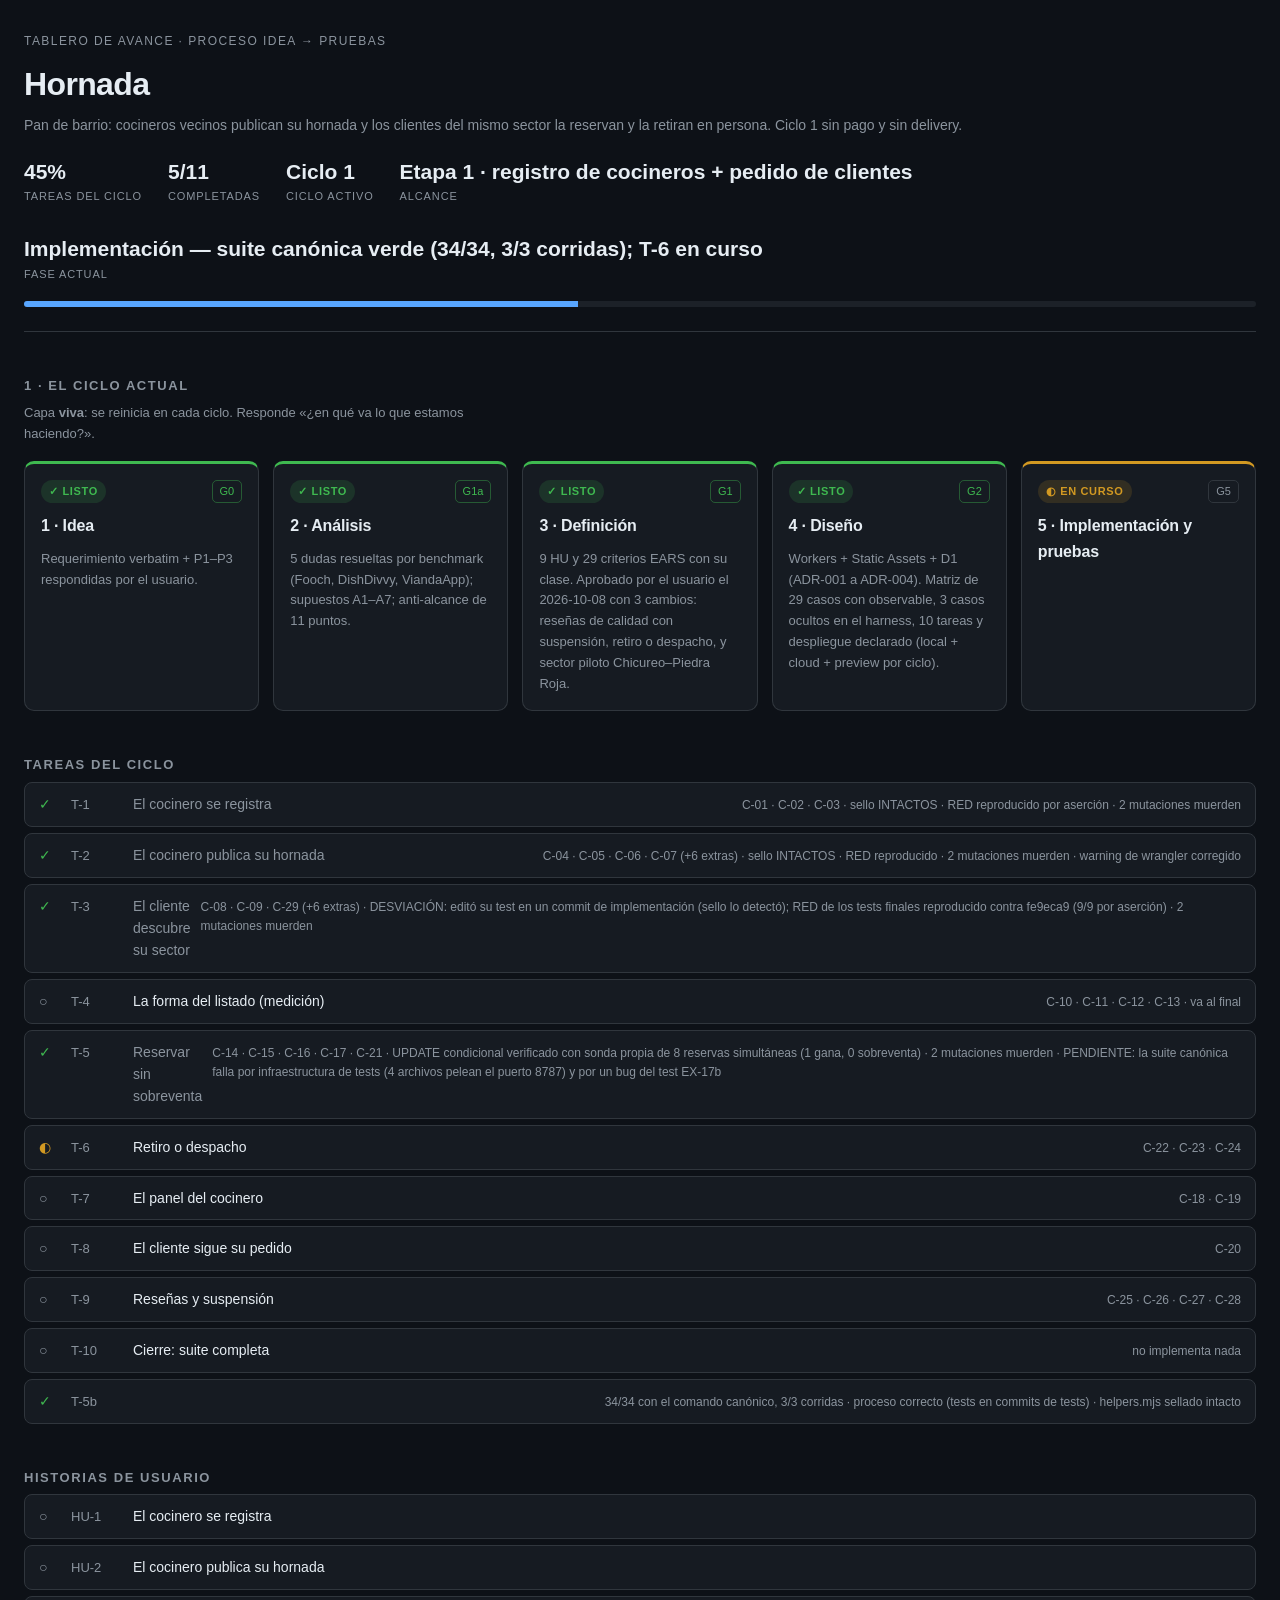
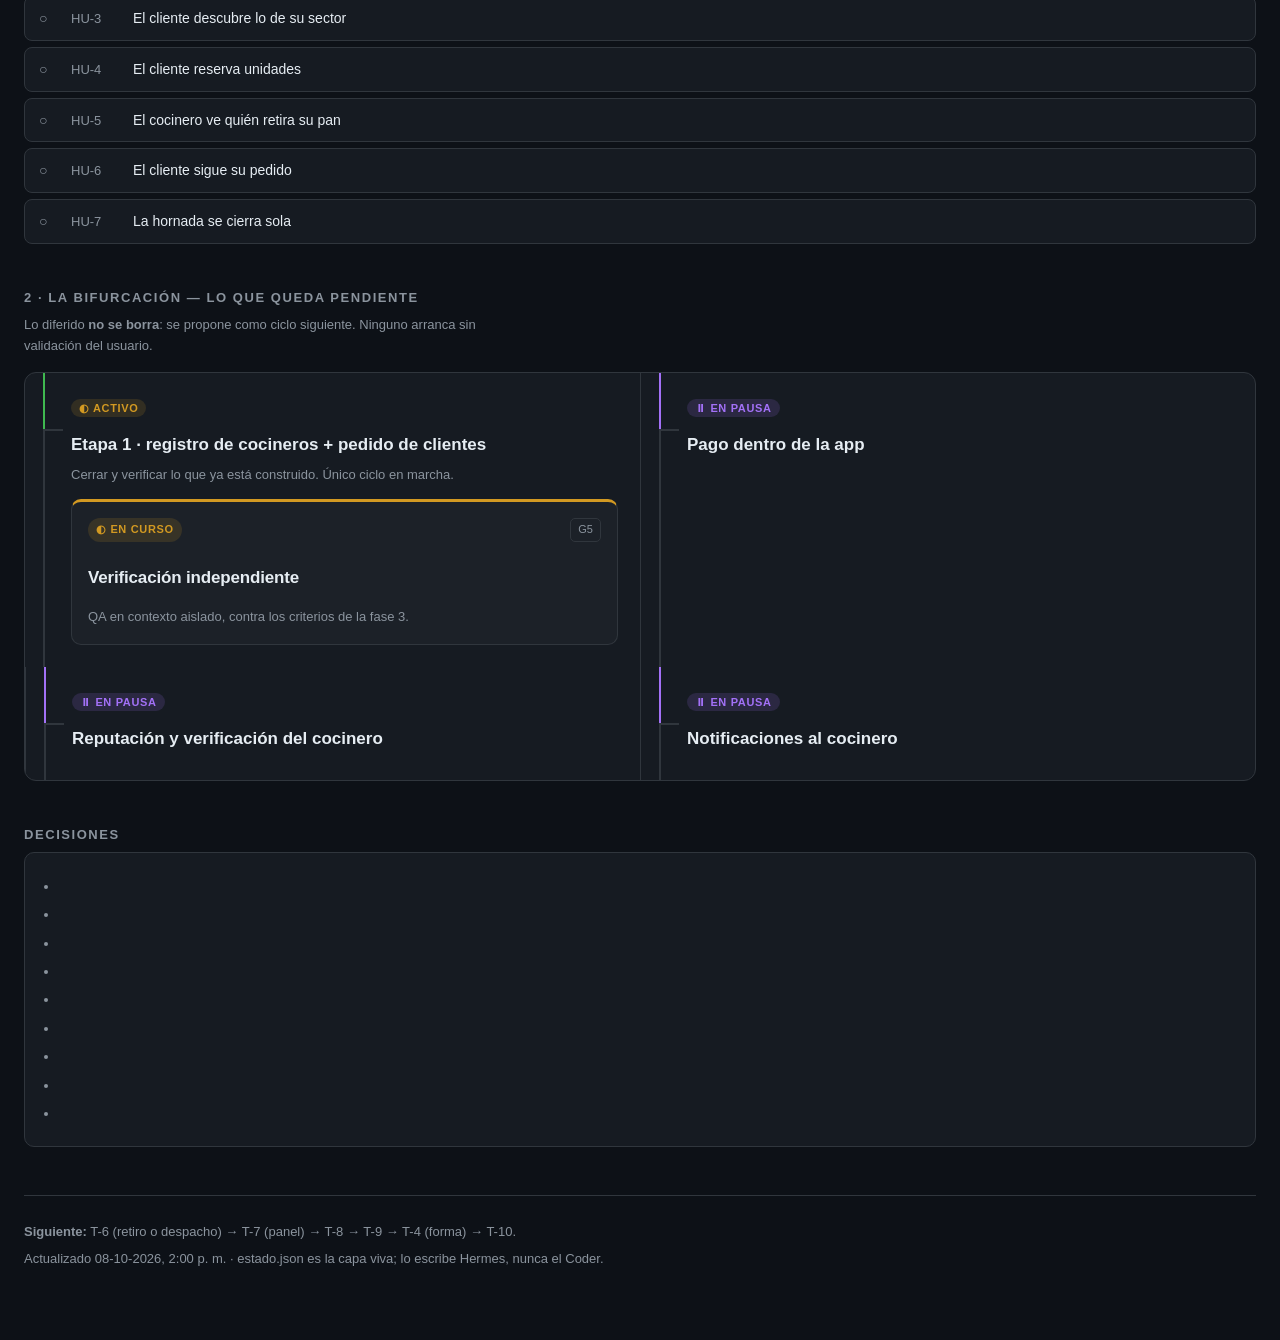
==== progreso.html @ b043f429 "T-5b verificada: suite canónica verde 34/34 (3/3 corridas mías) · lock file en lugar de la serializa" ====
<!DOCTYPE html>
<html lang="es">
<head>
<meta charset="utf-8">
<meta name="viewport" content="width=device-width, initial-scale=1">
<title>Avance · Hornada</title>
<style>
  :root{
    --bg:#0d1117; --surface:#161b22; --surface2:#1c2128; --border:#30363d;
    --text:#e6edf3; --muted:#8b949e; --accent:#58a6ff;
    --ok:#3fb950; --run:#d29922; --wait:#6e7681; --def:#a371f7; --blk:#f85149; --prop:#58a6ff;
  }
  *{box-sizing:border-box}
  body{margin:0; background:var(--bg); color:var(--text);
    font:15px/1.6 -apple-system,BlinkMacSystemFont,"Segoe UI",Roboto,Helvetica,Arial,sans-serif;}
  .wrap{max-width:1280px; margin:0 auto; padding:32px 24px 64px}
  header.top{border-bottom:1px solid var(--border); padding-bottom:24px; margin-bottom:32px}
  .eyebrow{color:var(--muted); font-size:12px; letter-spacing:.12em; text-transform:uppercase}
  h1{margin:8px 0 4px; font-size:32px; letter-spacing:-.02em}
  .sub{color:var(--muted); font-size:14px; margin:0}
  .meta{margin-top:18px; display:flex; flex-wrap:wrap; gap:26px; align-items:center}
  .kpi{display:flex; flex-direction:column}
  .kpi b{font-size:21px; font-weight:600}
  .kpi span{color:var(--muted); font-size:11px; text-transform:uppercase; letter-spacing:.08em}
  .barra{height:6px; background:var(--surface2); border-radius:99px; overflow:hidden; margin-top:18px}
  .barra i{display:block; height:100%; background:var(--accent); width:45%}
  h2{font-size:13px; letter-spacing:.12em; text-transform:uppercase; color:var(--muted);
     margin:44px 0 6px; font-weight:600}
  .h2sub{color:var(--muted); font-size:13px; margin:0 0 16px; max-width:70ch}
  .fases{display:grid; grid-template-columns:repeat(5,1fr); gap:14px}
  @media(max-width:1000px){.fases{grid-template-columns:repeat(2,1fr)}}
  @media(max-width:620px){.fases{grid-template-columns:1fr}}
  .fase{background:var(--surface); border:1px solid var(--border); border-radius:10px;
        padding:16px; display:flex; flex-direction:column; gap:10px}
  .fase.ok{border-top:3px solid var(--ok)} .fase.run{border-top:3px solid var(--run)}
  .fase.wait{border-top:3px solid var(--wait)} .fase.def{border-top:3px solid var(--def)}
  .fase.blk{border-top:3px solid var(--blk)}
  .fase header{display:flex; justify-content:space-between; align-items:center; gap:8px}
  .fase h3{margin:0; font-size:16px; letter-spacing:-.01em}
  .resumen{margin:0; color:var(--muted); font-size:13px}
  .puntos{margin:0; padding-left:18px; color:var(--muted); font-size:13px}
  .puntos li{margin:4px 0}
  .chip{font-size:11px; font-weight:600; padding:3px 8px; border-radius:99px;
        text-transform:uppercase; letter-spacing:.06em; white-space:nowrap}
  .chip.ok{background:rgba(63,185,80,.15); color:var(--ok)}
  .chip.run{background:rgba(210,153,34,.15); color:var(--run)}
  .chip.wait{background:rgba(110,118,129,.15); color:var(--wait)}
  .chip.def{background:rgba(163,113,247,.15); color:var(--def)}
  .chip.blk{background:rgba(248,81,73,.15); color:var(--blk)}
  .chip.prop{background:rgba(88,166,255,.15); color:var(--prop)}
  .gate{font-size:11px; color:var(--muted); border:1px solid var(--border); padding:2px 7px; border-radius:5px}
  .gate-ok{color:var(--ok); border-color:rgba(63,185,80,.4)}

  .fork{display:grid; grid-template-columns:1fr 1fr; gap:0; align-items:stretch;
        border:1px solid var(--border); border-radius:12px; overflow:hidden; background:var(--surface)}
  @media(max-width:820px){.fork{grid-template-columns:1fr}}
  .rama{position:relative; padding:22px 22px 22px 46px}
  .rama + .rama{border-left:1px solid var(--border)}
  @media(max-width:820px){.rama + .rama{border-left:none; border-top:1px solid var(--border)}}
  .rama::before{content:''; position:absolute; left:18px; top:0; bottom:0; width:2px; background:var(--border)}
  .rama::after{content:''; position:absolute; left:18px; top:56px; width:20px; height:2px; background:var(--border)}
  .rama.activa::before{background:linear-gradient(var(--ok) 56px, var(--border) 56px)}
  .rama.pausa::before{background:linear-gradient(var(--def) 56px, var(--border) 56px)}
  .rama h3{margin:12px 0 6px; font-size:17px}
  .tamano{font-size:11px; color:var(--muted); border:1px solid var(--border);
          padding:2px 7px; border-radius:5px; margin-left:6px}
  .validacion{margin:12px 0 0; font-size:12px; color:var(--prop)}

  table{width:100%; border-collapse:collapse; font-size:13px}
  th{text-align:left; color:var(--muted); font-weight:600; font-size:11px;
     text-transform:uppercase; letter-spacing:.08em; padding:8px 10px;
     border-bottom:1px solid var(--border)}
  td{padding:10px; border-bottom:1px solid var(--surface2); vertical-align:top}
  td.num{font-variant-numeric:tabular-nums; color:var(--muted); white-space:nowrap}
  td.nota{color:var(--muted)}
  code{font:12px ui-monospace,SFMono-Regular,Menlo,monospace; color:var(--accent);
       background:var(--surface2); padding:2px 6px; border-radius:4px; white-space:nowrap}

  ul.lista{list-style:none; margin:0; padding:0; display:grid; gap:6px}
  ul.lista li{display:grid; grid-template-columns:22px 52px 1fr auto; gap:10px;
              align-items:baseline; background:var(--surface); border:1px solid var(--border);
              border-radius:8px; padding:10px 14px; font-size:14px}
  @media(max-width:620px){ul.lista li{grid-template-columns:22px 1fr; gap:6px}}
  .tk-estado{color:var(--muted)}
  li.ok .tk-estado{color:var(--ok)} li.run .tk-estado{color:var(--run)}
  li.def .tk-estado{color:var(--def)} li.blk .tk-estado{color:var(--blk)}
  .tk-id{color:var(--muted); font-variant-numeric:tabular-nums; font-size:13px}
  li.ok .tk-titulo{color:var(--muted)}
  .tk-nota{color:var(--muted); font-size:12px}
  @media(max-width:620px){.tk-nota{grid-column:2}}
  .caja{background:var(--surface); border:1px solid var(--border); border-radius:10px; padding:16px}
  .caja ul{margin:0; padding-left:18px; color:var(--muted); font-size:14px}
  .caja li{margin:6px 0}
  .caja li strong{color:var(--text)}
  footer{margin-top:48px; padding-top:20px; border-top:1px solid var(--border);
         color:var(--muted); font-size:13px}
  footer p{margin:6px 0}
</style>
</head>
<body>
<div class="wrap">

  <header class="top">
    <div class="eyebrow">Tablero de avance · proceso idea → pruebas</div>
    <h1>Hornada</h1>
    <p class="sub">Pan de barrio: cocineros vecinos publican su hornada y los clientes del mismo sector la reservan y la retiran en persona. Ciclo 1 sin pago y sin delivery.</p>
    <div class="meta">
      <div class="kpi"><b>45%</b><span>Tareas del ciclo</span></div>
      <div class="kpi"><b>5/11</b><span>Completadas</span></div>
      <div class="kpi"><b>Ciclo 1</b><span>Ciclo activo</span></div>
      <div class="kpi"><b>Etapa 1 · registro de cocineros + pedido de clientes</b><span>Alcance</span></div>
      <div class="kpi"><b>Implementación — suite canónica verde (34/34, 3/3 corridas); T-6 en curso</b><span>Fase actual</span></div>
    </div>
    <div class="barra"><i></i></div>
  </header>

  <h2>1 · El ciclo actual</h2>
  <p class="h2sub">Capa <strong>viva</strong>: se reinicia en cada ciclo. Responde «¿en qué va lo que estamos haciendo?».</p>
  <div class="fases">
    <section class="fase ok">
      <header><span class="chip ok">✓ Listo</span><span class="gate gate-ok">G0</span></header>
      <h3>1 · Idea</h3>
      <p class="resumen">Requerimiento verbatim + P1–P3 respondidas por el usuario.</p>
      
    </section>
    <section class="fase ok">
      <header><span class="chip ok">✓ Listo</span><span class="gate gate-ok">G1a</span></header>
      <h3>2 · Análisis</h3>
      <p class="resumen">5 dudas resueltas por benchmark (Fooch, DishDivvy, ViandaApp); supuestos A1–A7; anti-alcance de 11 puntos.</p>
      
    </section>
    <section class="fase ok">
      <header><span class="chip ok">✓ Listo</span><span class="gate gate-ok">G1</span></header>
      <h3>3 · Definición</h3>
      <p class="resumen">9 HU y 29 criterios EARS con su clase. Aprobado por el usuario el 2026-10-08 con 3 cambios: reseñas de calidad con suspensión, retiro o despacho, y sector piloto Chicureo–Piedra Roja.</p>
      
    </section>
    <section class="fase ok">
      <header><span class="chip ok">✓ Listo</span><span class="gate gate-ok">G2</span></header>
      <h3>4 · Diseño</h3>
      <p class="resumen">Workers + Static Assets + D1 (ADR-001 a ADR-004). Matriz de 29 casos con observable, 3 casos ocultos en el harness, 10 tareas y despliegue declarado (local + cloud + preview por ciclo).</p>
      
    </section>
    <section class="fase run">
      <header><span class="chip run">◐ En curso</span><span class="gate gate-wait">G5</span></header>
      <h3>5 · Implementación y pruebas</h3>
      
      
    </section></div>

  <h2>Tareas del ciclo</h2><ul class="lista"><li class="ok">
      <span class="tk-estado">✓</span>
      <span class="tk-id">T-1</span>
      <span class="tk-titulo">El cocinero se registra</span>
      <span class="tk-nota">C-01 · C-02 · C-03 · sello INTACTOS · RED reproducido por aserción · 2 mutaciones muerden</span>
    </li><li class="ok">
      <span class="tk-estado">✓</span>
      <span class="tk-id">T-2</span>
      <span class="tk-titulo">El cocinero publica su hornada</span>
      <span class="tk-nota">C-04 · C-05 · C-06 · C-07 (+6 extras) · sello INTACTOS · RED reproducido · 2 mutaciones muerden · warning de wrangler corregido</span>
    </li><li class="ok">
      <span class="tk-estado">✓</span>
      <span class="tk-id">T-3</span>
      <span class="tk-titulo">El cliente descubre su sector</span>
      <span class="tk-nota">C-08 · C-09 · C-29 (+6 extras) · DESVIACIÓN: editó su test en un commit de implementación (sello lo detectó); RED de los tests finales reproducido contra fe9eca9 (9/9 por aserción) · 2 mutaciones muerden</span>
    </li><li class="wait">
      <span class="tk-estado">○</span>
      <span class="tk-id">T-4</span>
      <span class="tk-titulo">La forma del listado (medición)</span>
      <span class="tk-nota">C-10 · C-11 · C-12 · C-13 · va al final</span>
    </li><li class="ok">
      <span class="tk-estado">✓</span>
      <span class="tk-id">T-5</span>
      <span class="tk-titulo">Reservar sin sobreventa</span>
      <span class="tk-nota">C-14 · C-15 · C-16 · C-17 · C-21 · UPDATE condicional verificado con sonda propia de 8 reservas simultáneas (1 gana, 0 sobreventa) · 2 mutaciones muerden · PENDIENTE: la suite canónica falla por infraestructura de tests (4 archivos pelean el puerto 8787) y por un bug del test EX-17b</span>
    </li><li class="run">
      <span class="tk-estado">◐</span>
      <span class="tk-id">T-6</span>
      <span class="tk-titulo">Retiro o despacho</span>
      <span class="tk-nota">C-22 · C-23 · C-24</span>
    </li><li class="wait">
      <span class="tk-estado">○</span>
      <span class="tk-id">T-7</span>
      <span class="tk-titulo">El panel del cocinero</span>
      <span class="tk-nota">C-18 · C-19</span>
    </li><li class="wait">
      <span class="tk-estado">○</span>
      <span class="tk-id">T-8</span>
      <span class="tk-titulo">El cliente sigue su pedido</span>
      <span class="tk-nota">C-20</span>
    </li><li class="wait">
      <span class="tk-estado">○</span>
      <span class="tk-id">T-9</span>
      <span class="tk-titulo">Reseñas y suspensión</span>
      <span class="tk-nota">C-25 · C-26 · C-27 · C-28</span>
    </li><li class="wait">
      <span class="tk-estado">○</span>
      <span class="tk-id">T-10</span>
      <span class="tk-titulo">Cierre: suite completa</span>
      <span class="tk-nota">no implementa nada</span>
    </li><li class="ok">
      <span class="tk-estado">✓</span>
      <span class="tk-id">T-5b</span>
      <span class="tk-titulo"></span>
      <span class="tk-nota">34/34 con el comando canónico, 3/3 corridas · proceso correcto (tests en commits de tests) · helpers.mjs sellado intacto</span>
    </li></ul>
  <h2>Historias de usuario</h2><ul class="lista"><li class="wait">
      <span class="tk-estado">○</span>
      <span class="tk-id">HU-1</span>
      <span class="tk-titulo">El cocinero se registra</span>
    </li><li class="wait">
      <span class="tk-estado">○</span>
      <span class="tk-id">HU-2</span>
      <span class="tk-titulo">El cocinero publica su hornada</span>
    </li><li class="wait">
      <span class="tk-estado">○</span>
      <span class="tk-id">HU-3</span>
      <span class="tk-titulo">El cliente descubre lo de su sector</span>
    </li><li class="wait">
      <span class="tk-estado">○</span>
      <span class="tk-id">HU-4</span>
      <span class="tk-titulo">El cliente reserva unidades</span>
    </li><li class="wait">
      <span class="tk-estado">○</span>
      <span class="tk-id">HU-5</span>
      <span class="tk-titulo">El cocinero ve quién retira su pan</span>
    </li><li class="wait">
      <span class="tk-estado">○</span>
      <span class="tk-id">HU-6</span>
      <span class="tk-titulo">El cliente sigue su pedido</span>
    </li><li class="wait">
      <span class="tk-estado">○</span>
      <span class="tk-id">HU-7</span>
      <span class="tk-titulo">La hornada se cierra sola</span>
    </li></ul>

  
  <h2>2 · La bifurcación — lo que queda pendiente</h2>
  <p class="h2sub">Lo diferido <strong>no se borra</strong>: se propone como ciclo siguiente. Ninguno arranca sin validación del usuario.</p>
  <div class="fork">
    <div class="rama activa">
      <span class="chip run">◐ Activo</span>
      <h3>Etapa 1 · registro de cocineros + pedido de clientes</h3>
      <p class="resumen">Cerrar y verificar lo que ya está construido. Único ciclo en marcha.</p>
      <div class="fases" style="grid-template-columns:1fr; margin-top:14px">
        <section class="fase run" style="background:var(--surface2)">
          <header><span class="chip run">◐ En curso</span><span class="gate">G5</span></header>
          <h3>Verificación independiente</h3>
          <p class="resumen">QA en contexto aislado, contra los criterios de la fase 3.</p>
        </section>
      </div>
    </div>
    <div class="rama pausa">
        <span class="chip def">⏸ En pausa</span>
        
        <h3>Pago dentro de la app</h3>
        
        
        
      </div><div class="rama pausa">
        <span class="chip def">⏸ En pausa</span>
        
        <h3>Reputación y verificación del cocinero</h3>
        
        
        
      </div><div class="rama pausa">
        <span class="chip def">⏸ En pausa</span>
        
        <h3>Notificaciones al cocinero</h3>
        
        
        
      </div>
  </div>

  <h2>Decisiones</h2><div class="caja"><ul><li><strong></strong></li><li><strong></strong></li><li><strong></strong></li><li><strong></strong></li><li><strong></strong></li><li><strong></strong></li><li><strong></strong></li><li><strong></strong></li><li><strong></strong></li></ul></div>

  

  <footer>
    <p><strong>Siguiente:</strong> T-6 (retiro o despacho) → T-7 (panel) → T-8 → T-9 → T-4 (forma) → T-10.</p>
    <p>Actualizado 08-10-2026, 2:00 p. m. · estado.json es la capa viva; lo escribe Hermes, nunca el Coder.</p>
  </footer>

</div>
</body>
</html>
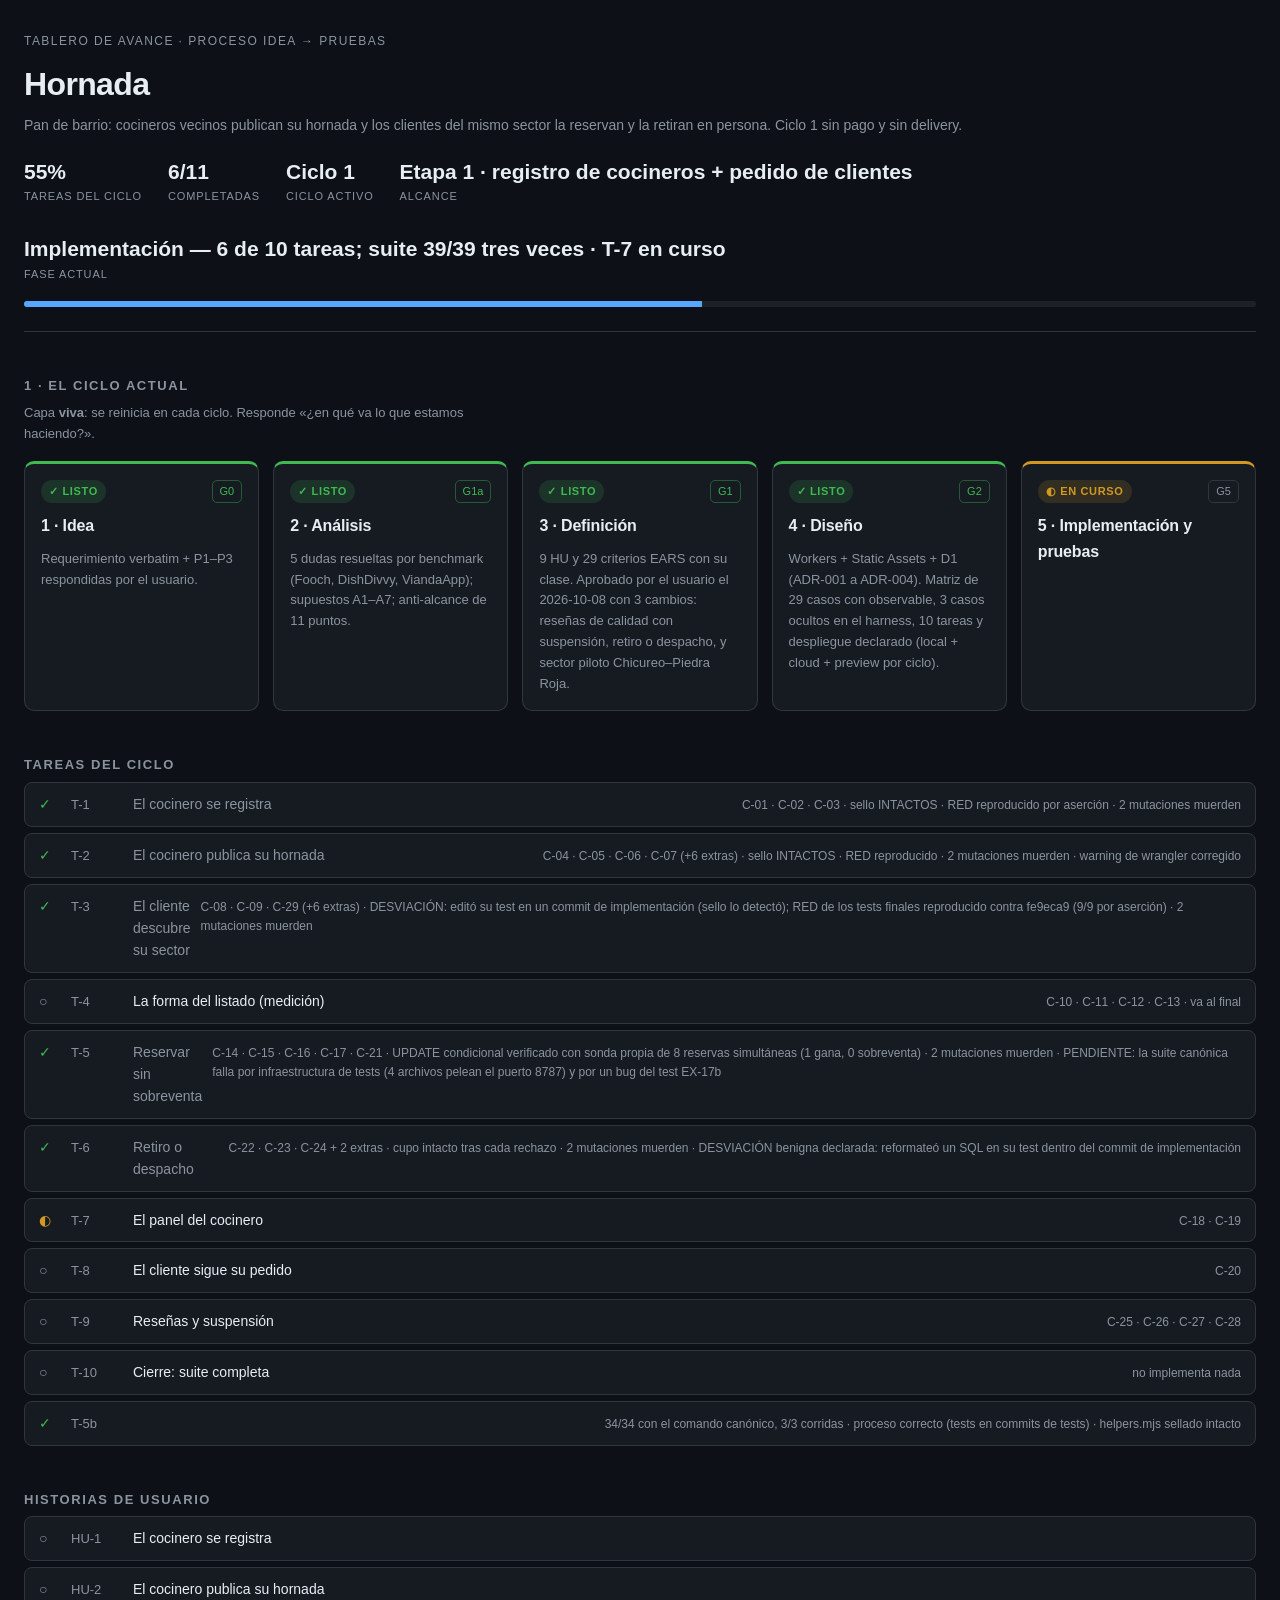
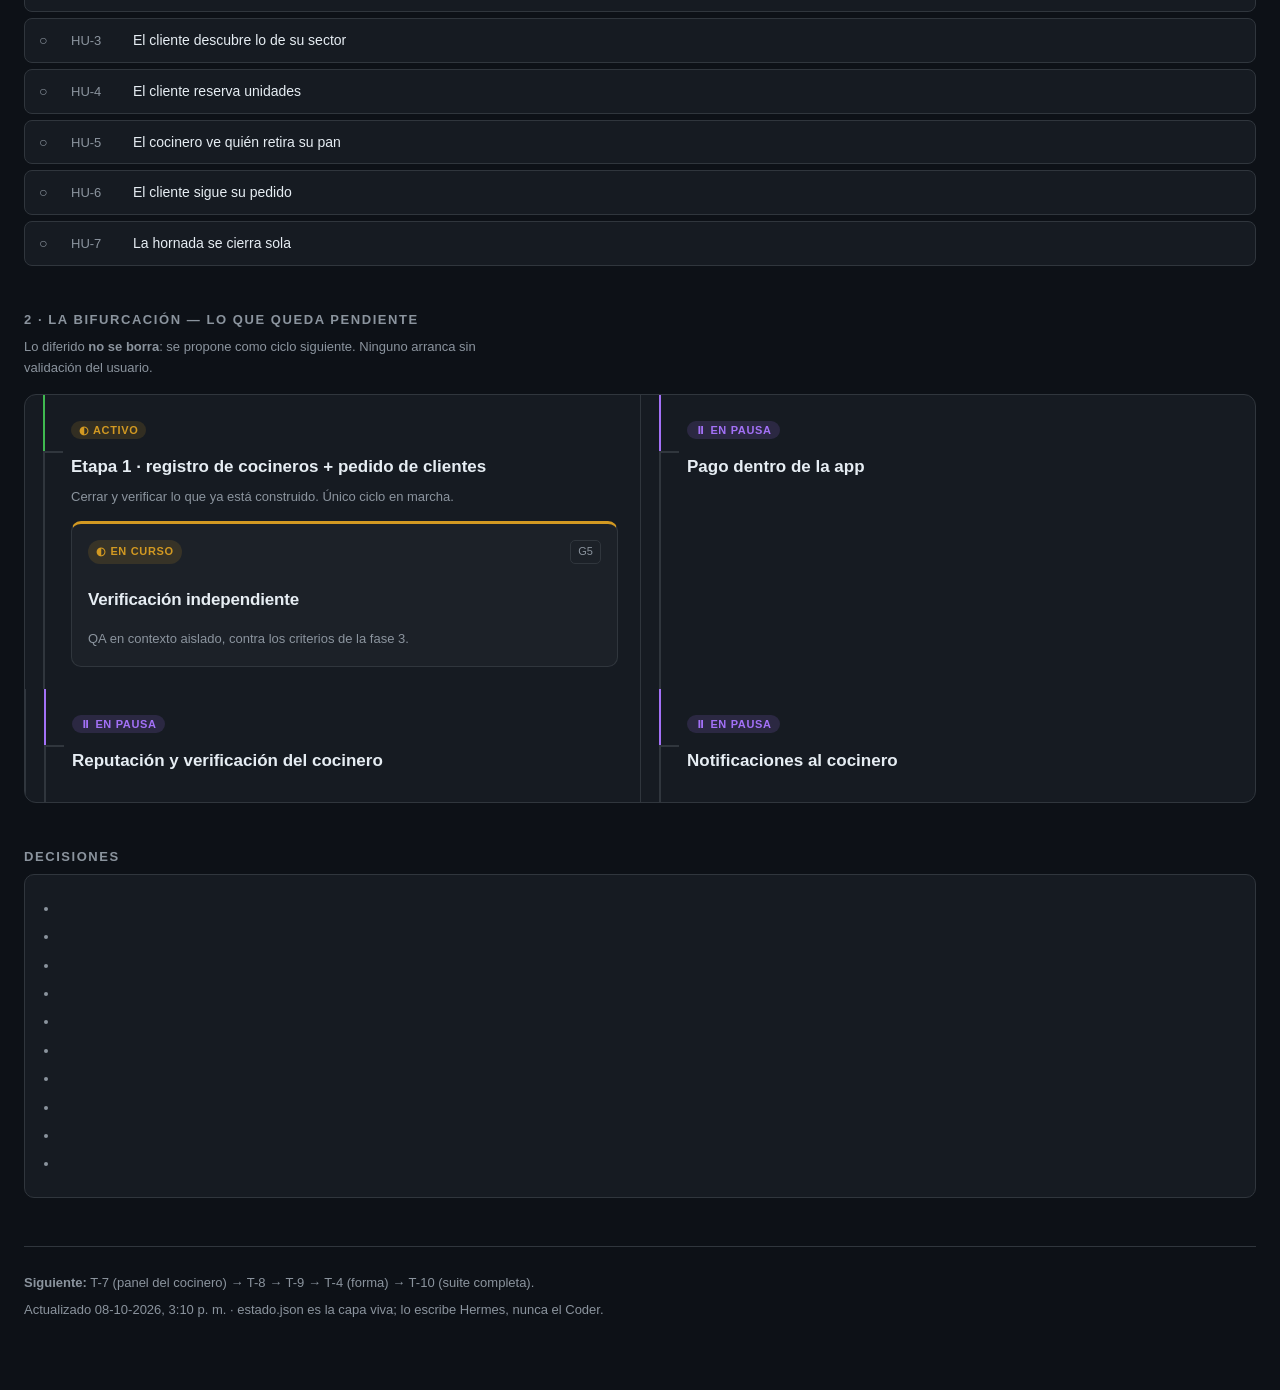
==== commit fed59bc8: "T-6 verificada: modalidad elegible (39/39 canónico 3/3) · 2 mutaciones muerden · desviación benigna " ====
--- a/progreso.html
+++ b/progreso.html
@@ -23,7 +23,7 @@
   .kpi b{font-size:21px; font-weight:600}
   .kpi span{color:var(--muted); font-size:11px; text-transform:uppercase; letter-spacing:.08em}
   .barra{height:6px; background:var(--surface2); border-radius:99px; overflow:hidden; margin-top:18px}
-  .barra i{display:block; height:100%; background:var(--accent); width:45%}
+  .barra i{display:block; height:100%; background:var(--accent); width:55%}
   h2{font-size:13px; letter-spacing:.12em; text-transform:uppercase; color:var(--muted);
      margin:44px 0 6px; font-weight:600}
   .h2sub{color:var(--muted); font-size:13px; margin:0 0 16px; max-width:70ch}
@@ -105,11 +105,11 @@
     <h1>Hornada</h1>
     <p class="sub">Pan de barrio: cocineros vecinos publican su hornada y los clientes del mismo sector la reservan y la retiran en persona. Ciclo 1 sin pago y sin delivery.</p>
     <div class="meta">
-      <div class="kpi"><b>45%</b><span>Tareas del ciclo</span></div>
-      <div class="kpi"><b>5/11</b><span>Completadas</span></div>
+      <div class="kpi"><b>55%</b><span>Tareas del ciclo</span></div>
+      <div class="kpi"><b>6/11</b><span>Completadas</span></div>
       <div class="kpi"><b>Ciclo 1</b><span>Ciclo activo</span></div>
       <div class="kpi"><b>Etapa 1 · registro de cocineros + pedido de clientes</b><span>Alcance</span></div>
-      <div class="kpi"><b>Implementación — suite canónica verde (34/34, 3/3 corridas); T-6 en curso</b><span>Fase actual</span></div>
+      <div class="kpi"><b>Implementación — 6 de 10 tareas; suite 39/39 tres veces · T-7 en curso</b><span>Fase actual</span></div>
     </div>
     <div class="barra"><i></i></div>
   </header>
@@ -173,13 +173,13 @@
       <span class="tk-id">T-5</span>
       <span class="tk-titulo">Reservar sin sobreventa</span>
       <span class="tk-nota">C-14 · C-15 · C-16 · C-17 · C-21 · UPDATE condicional verificado con sonda propia de 8 reservas simultáneas (1 gana, 0 sobreventa) · 2 mutaciones muerden · PENDIENTE: la suite canónica falla por infraestructura de tests (4 archivos pelean el puerto 8787) y por un bug del test EX-17b</span>
+    </li><li class="ok">
+      <span class="tk-estado">✓</span>
+      <span class="tk-id">T-6</span>
+      <span class="tk-titulo">Retiro o despacho</span>
+      <span class="tk-nota">C-22 · C-23 · C-24 + 2 extras · cupo intacto tras cada rechazo · 2 mutaciones muerden · DESVIACIÓN benigna declarada: reformateó un SQL en su test dentro del commit de implementación</span>
     </li><li class="run">
       <span class="tk-estado">◐</span>
-      <span class="tk-id">T-6</span>
-      <span class="tk-titulo">Retiro o despacho</span>
-      <span class="tk-nota">C-22 · C-23 · C-24</span>
-    </li><li class="wait">
-      <span class="tk-estado">○</span>
       <span class="tk-id">T-7</span>
       <span class="tk-titulo">El panel del cocinero</span>
       <span class="tk-nota">C-18 · C-19</span>
@@ -274,13 +274,13 @@
       </div>
   </div>
 
-  <h2>Decisiones</h2><div class="caja"><ul><li><strong></strong></li><li><strong></strong></li><li><strong></strong></li><li><strong></strong></li><li><strong></strong></li><li><strong></strong></li><li><strong></strong></li><li><strong></strong></li><li><strong></strong></li></ul></div>
+  <h2>Decisiones</h2><div class="caja"><ul><li><strong></strong></li><li><strong></strong></li><li><strong></strong></li><li><strong></strong></li><li><strong></strong></li><li><strong></strong></li><li><strong></strong></li><li><strong></strong></li><li><strong></strong></li><li><strong></strong></li></ul></div>
 
   
 
   <footer>
-    <p><strong>Siguiente:</strong> T-6 (retiro o despacho) → T-7 (panel) → T-8 → T-9 → T-4 (forma) → T-10.</p>
-    <p>Actualizado 08-10-2026, 2:00 p. m. · estado.json es la capa viva; lo escribe Hermes, nunca el Coder.</p>
+    <p><strong>Siguiente:</strong> T-7 (panel del cocinero) → T-8 → T-9 → T-4 (forma) → T-10 (suite completa).</p>
+    <p>Actualizado 08-10-2026, 3:10 p. m. · estado.json es la capa viva; lo escribe Hermes, nunca el Coder.</p>
   </footer>
 
 </div>
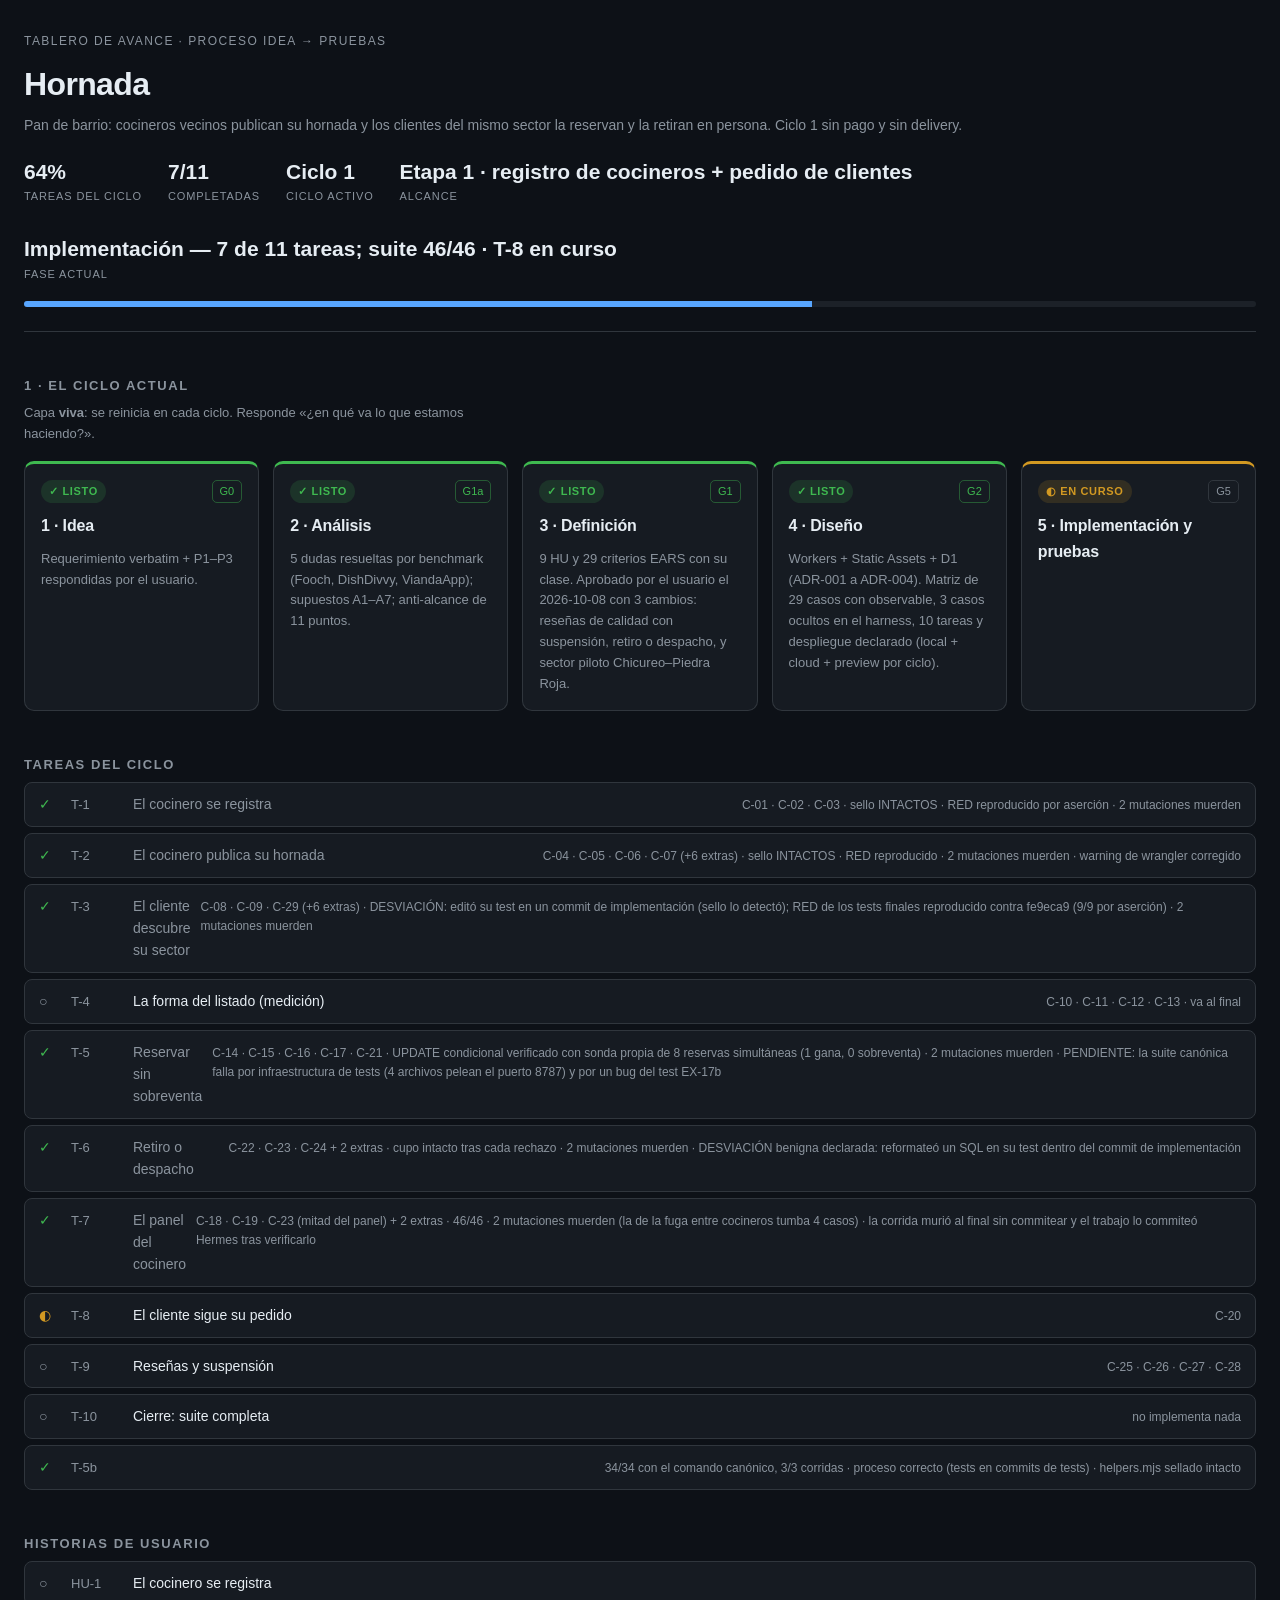
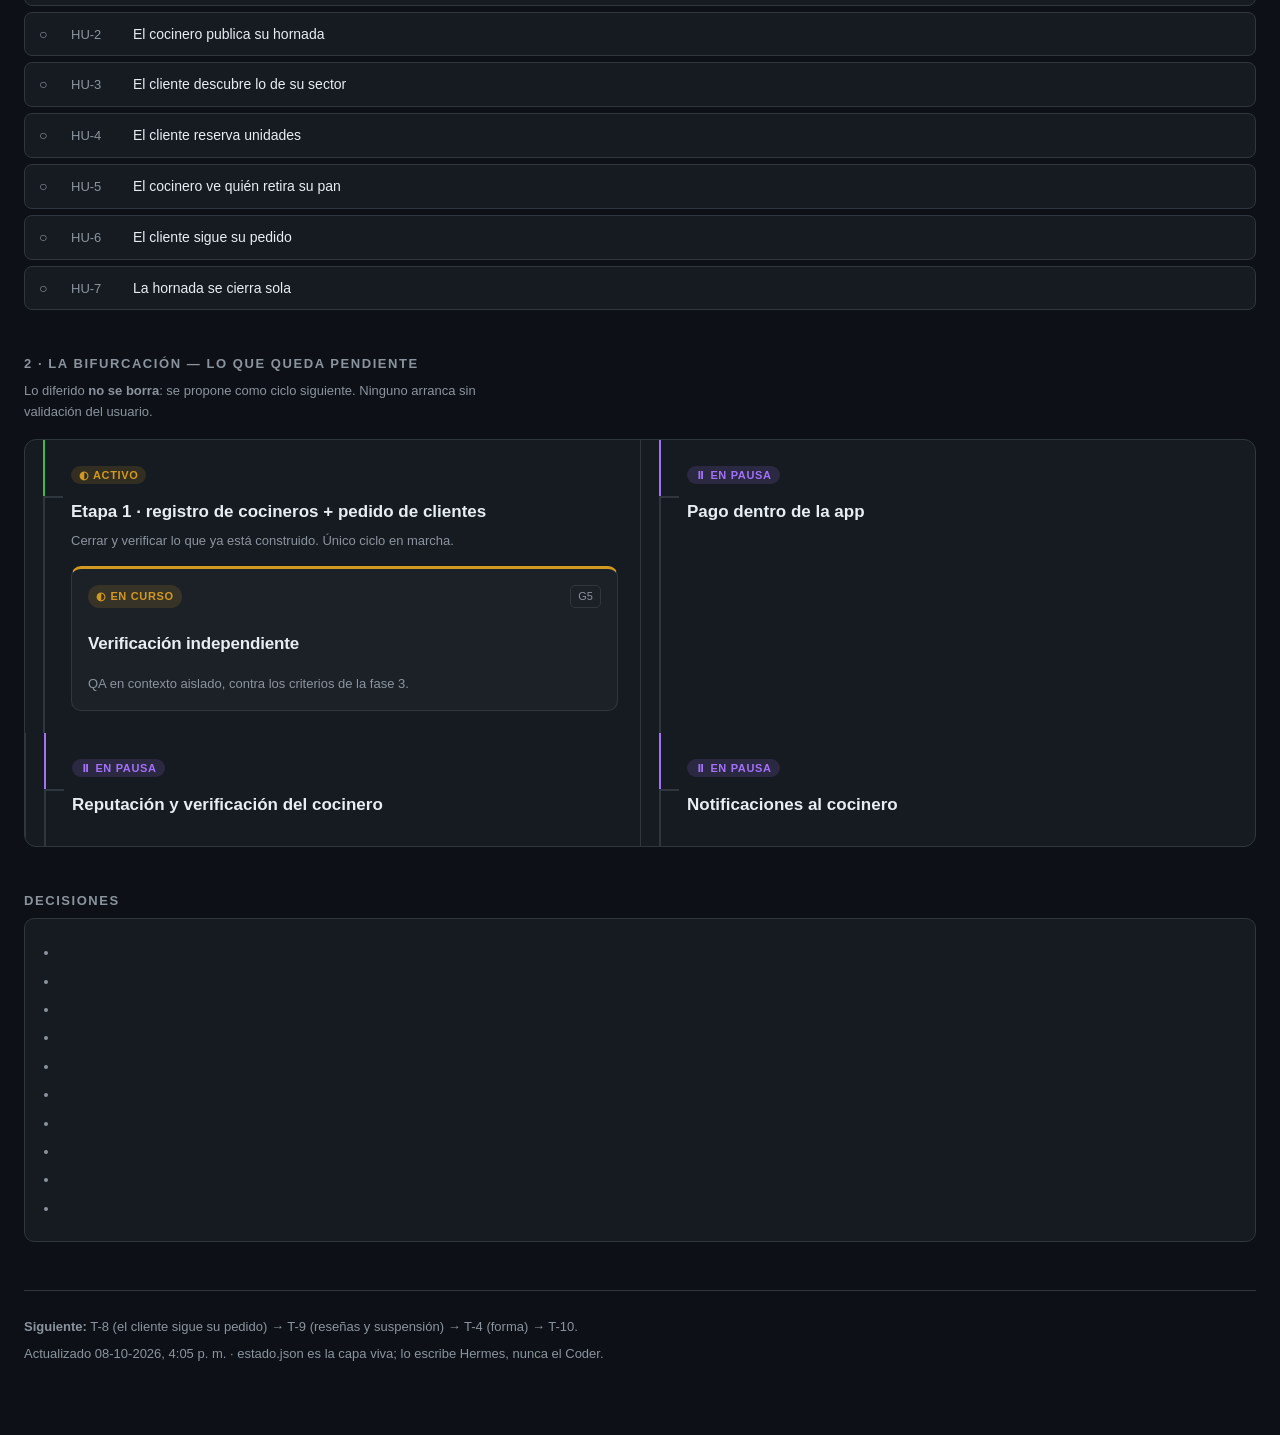
==== commit 037017a1: "T-7 verificada: panel del cocinero 46/46 · la mutación que quita la pertenencia entre cocineros tumb" ====
--- a/progreso.html
+++ b/progreso.html
@@ -23,7 +23,7 @@
   .kpi b{font-size:21px; font-weight:600}
   .kpi span{color:var(--muted); font-size:11px; text-transform:uppercase; letter-spacing:.08em}
   .barra{height:6px; background:var(--surface2); border-radius:99px; overflow:hidden; margin-top:18px}
-  .barra i{display:block; height:100%; background:var(--accent); width:55%}
+  .barra i{display:block; height:100%; background:var(--accent); width:64%}
   h2{font-size:13px; letter-spacing:.12em; text-transform:uppercase; color:var(--muted);
      margin:44px 0 6px; font-weight:600}
   .h2sub{color:var(--muted); font-size:13px; margin:0 0 16px; max-width:70ch}
@@ -105,11 +105,11 @@
     <h1>Hornada</h1>
     <p class="sub">Pan de barrio: cocineros vecinos publican su hornada y los clientes del mismo sector la reservan y la retiran en persona. Ciclo 1 sin pago y sin delivery.</p>
     <div class="meta">
-      <div class="kpi"><b>55%</b><span>Tareas del ciclo</span></div>
-      <div class="kpi"><b>6/11</b><span>Completadas</span></div>
+      <div class="kpi"><b>64%</b><span>Tareas del ciclo</span></div>
+      <div class="kpi"><b>7/11</b><span>Completadas</span></div>
       <div class="kpi"><b>Ciclo 1</b><span>Ciclo activo</span></div>
       <div class="kpi"><b>Etapa 1 · registro de cocineros + pedido de clientes</b><span>Alcance</span></div>
-      <div class="kpi"><b>Implementación — 6 de 10 tareas; suite 39/39 tres veces · T-7 en curso</b><span>Fase actual</span></div>
+      <div class="kpi"><b>Implementación — 7 de 11 tareas; suite 46/46 · T-8 en curso</b><span>Fase actual</span></div>
     </div>
     <div class="barra"><i></i></div>
   </header>
@@ -178,13 +178,13 @@
       <span class="tk-id">T-6</span>
       <span class="tk-titulo">Retiro o despacho</span>
       <span class="tk-nota">C-22 · C-23 · C-24 + 2 extras · cupo intacto tras cada rechazo · 2 mutaciones muerden · DESVIACIÓN benigna declarada: reformateó un SQL en su test dentro del commit de implementación</span>
+    </li><li class="ok">
+      <span class="tk-estado">✓</span>
+      <span class="tk-id">T-7</span>
+      <span class="tk-titulo">El panel del cocinero</span>
+      <span class="tk-nota">C-18 · C-19 · C-23 (mitad del panel) + 2 extras · 46/46 · 2 mutaciones muerden (la de la fuga entre cocineros tumba 4 casos) · la corrida murió al final sin commitear y el trabajo lo commiteó Hermes tras verificarlo</span>
     </li><li class="run">
       <span class="tk-estado">◐</span>
-      <span class="tk-id">T-7</span>
-      <span class="tk-titulo">El panel del cocinero</span>
-      <span class="tk-nota">C-18 · C-19</span>
-    </li><li class="wait">
-      <span class="tk-estado">○</span>
       <span class="tk-id">T-8</span>
       <span class="tk-titulo">El cliente sigue su pedido</span>
       <span class="tk-nota">C-20</span>
@@ -279,8 +279,8 @@
   
 
   <footer>
-    <p><strong>Siguiente:</strong> T-7 (panel del cocinero) → T-8 → T-9 → T-4 (forma) → T-10 (suite completa).</p>
-    <p>Actualizado 08-10-2026, 3:10 p. m. · estado.json es la capa viva; lo escribe Hermes, nunca el Coder.</p>
+    <p><strong>Siguiente:</strong> T-8 (el cliente sigue su pedido) → T-9 (reseñas y suspensión) → T-4 (forma) → T-10.</p>
+    <p>Actualizado 08-10-2026, 4:05 p. m. · estado.json es la capa viva; lo escribe Hermes, nunca el Coder.</p>
   </footer>
 
 </div>
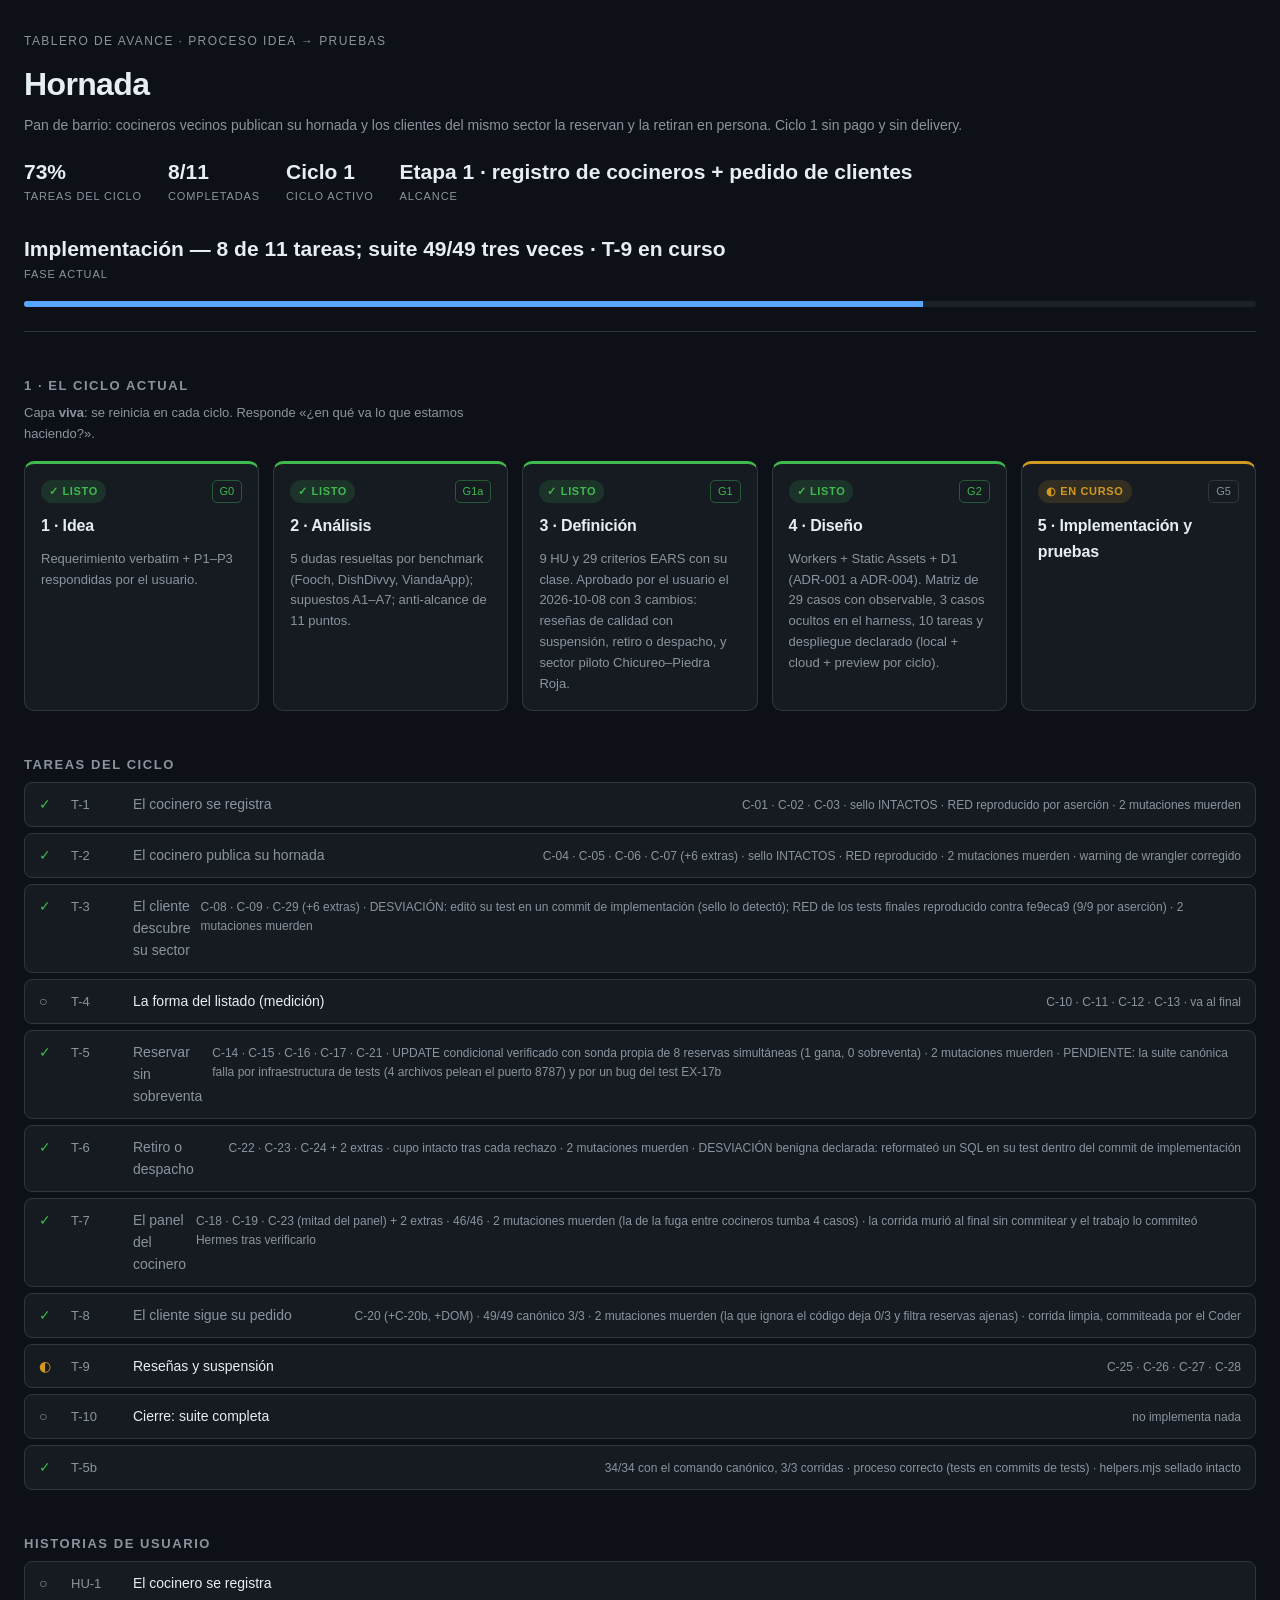
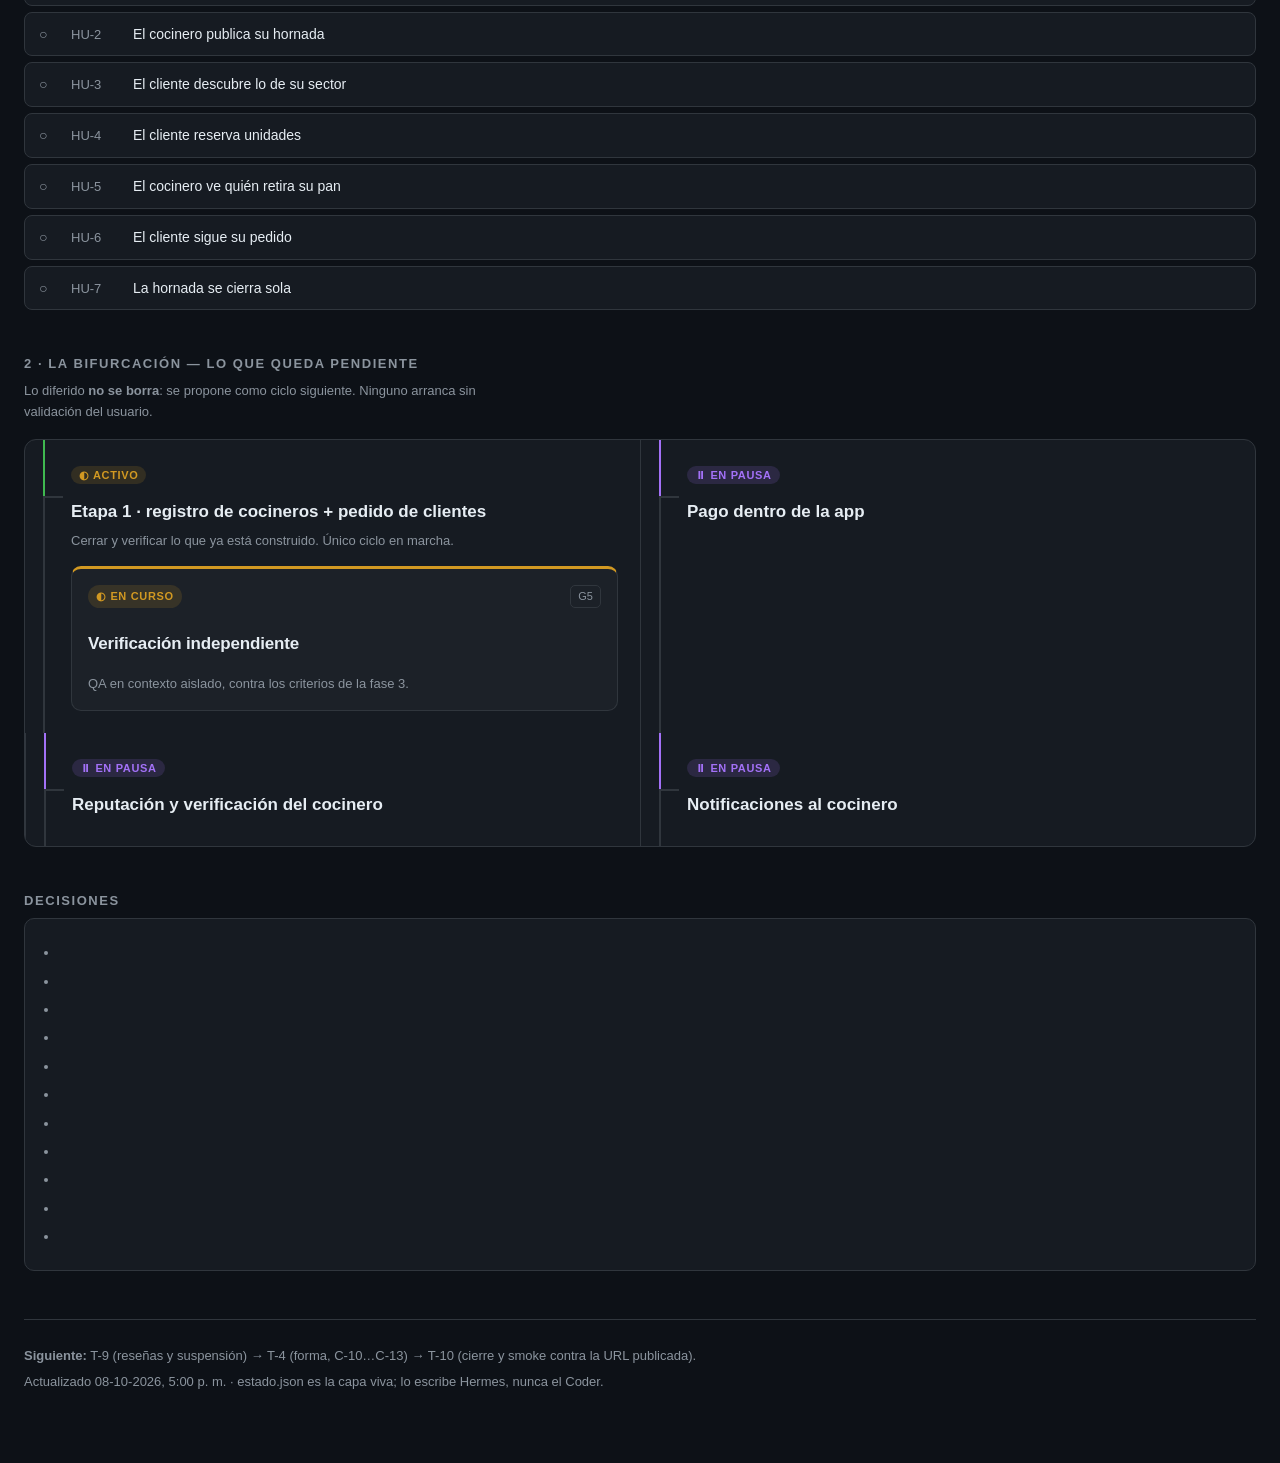
==== commit 4307870c: "T-8 verificada: 49/49 canónico 3/3 · la mutación que ignora el código de la reserva deja 0/3 y filtr" ====
--- a/progreso.html
+++ b/progreso.html
@@ -23,7 +23,7 @@
   .kpi b{font-size:21px; font-weight:600}
   .kpi span{color:var(--muted); font-size:11px; text-transform:uppercase; letter-spacing:.08em}
   .barra{height:6px; background:var(--surface2); border-radius:99px; overflow:hidden; margin-top:18px}
-  .barra i{display:block; height:100%; background:var(--accent); width:64%}
+  .barra i{display:block; height:100%; background:var(--accent); width:73%}
   h2{font-size:13px; letter-spacing:.12em; text-transform:uppercase; color:var(--muted);
      margin:44px 0 6px; font-weight:600}
   .h2sub{color:var(--muted); font-size:13px; margin:0 0 16px; max-width:70ch}
@@ -105,11 +105,11 @@
     <h1>Hornada</h1>
     <p class="sub">Pan de barrio: cocineros vecinos publican su hornada y los clientes del mismo sector la reservan y la retiran en persona. Ciclo 1 sin pago y sin delivery.</p>
     <div class="meta">
-      <div class="kpi"><b>64%</b><span>Tareas del ciclo</span></div>
-      <div class="kpi"><b>7/11</b><span>Completadas</span></div>
+      <div class="kpi"><b>73%</b><span>Tareas del ciclo</span></div>
+      <div class="kpi"><b>8/11</b><span>Completadas</span></div>
       <div class="kpi"><b>Ciclo 1</b><span>Ciclo activo</span></div>
       <div class="kpi"><b>Etapa 1 · registro de cocineros + pedido de clientes</b><span>Alcance</span></div>
-      <div class="kpi"><b>Implementación — 7 de 11 tareas; suite 46/46 · T-8 en curso</b><span>Fase actual</span></div>
+      <div class="kpi"><b>Implementación — 8 de 11 tareas; suite 49/49 tres veces · T-9 en curso</b><span>Fase actual</span></div>
     </div>
     <div class="barra"><i></i></div>
   </header>
@@ -183,13 +183,13 @@
       <span class="tk-id">T-7</span>
       <span class="tk-titulo">El panel del cocinero</span>
       <span class="tk-nota">C-18 · C-19 · C-23 (mitad del panel) + 2 extras · 46/46 · 2 mutaciones muerden (la de la fuga entre cocineros tumba 4 casos) · la corrida murió al final sin commitear y el trabajo lo commiteó Hermes tras verificarlo</span>
+    </li><li class="ok">
+      <span class="tk-estado">✓</span>
+      <span class="tk-id">T-8</span>
+      <span class="tk-titulo">El cliente sigue su pedido</span>
+      <span class="tk-nota">C-20 (+C-20b, +DOM) · 49/49 canónico 3/3 · 2 mutaciones muerden (la que ignora el código deja 0/3 y filtra reservas ajenas) · corrida limpia, commiteada por el Coder</span>
     </li><li class="run">
       <span class="tk-estado">◐</span>
-      <span class="tk-id">T-8</span>
-      <span class="tk-titulo">El cliente sigue su pedido</span>
-      <span class="tk-nota">C-20</span>
-    </li><li class="wait">
-      <span class="tk-estado">○</span>
       <span class="tk-id">T-9</span>
       <span class="tk-titulo">Reseñas y suspensión</span>
       <span class="tk-nota">C-25 · C-26 · C-27 · C-28</span>
@@ -274,13 +274,13 @@
       </div>
   </div>
 
-  <h2>Decisiones</h2><div class="caja"><ul><li><strong></strong></li><li><strong></strong></li><li><strong></strong></li><li><strong></strong></li><li><strong></strong></li><li><strong></strong></li><li><strong></strong></li><li><strong></strong></li><li><strong></strong></li><li><strong></strong></li></ul></div>
+  <h2>Decisiones</h2><div class="caja"><ul><li><strong></strong></li><li><strong></strong></li><li><strong></strong></li><li><strong></strong></li><li><strong></strong></li><li><strong></strong></li><li><strong></strong></li><li><strong></strong></li><li><strong></strong></li><li><strong></strong></li><li><strong></strong></li></ul></div>
 
   
 
   <footer>
-    <p><strong>Siguiente:</strong> T-8 (el cliente sigue su pedido) → T-9 (reseñas y suspensión) → T-4 (forma) → T-10.</p>
-    <p>Actualizado 08-10-2026, 4:05 p. m. · estado.json es la capa viva; lo escribe Hermes, nunca el Coder.</p>
+    <p><strong>Siguiente:</strong> T-9 (reseñas y suspensión) → T-4 (forma, C-10…C-13) → T-10 (cierre y smoke contra la URL publicada).</p>
+    <p>Actualizado 08-10-2026, 5:00 p. m. · estado.json es la capa viva; lo escribe Hermes, nunca el Coder.</p>
   </footer>
 
 </div>
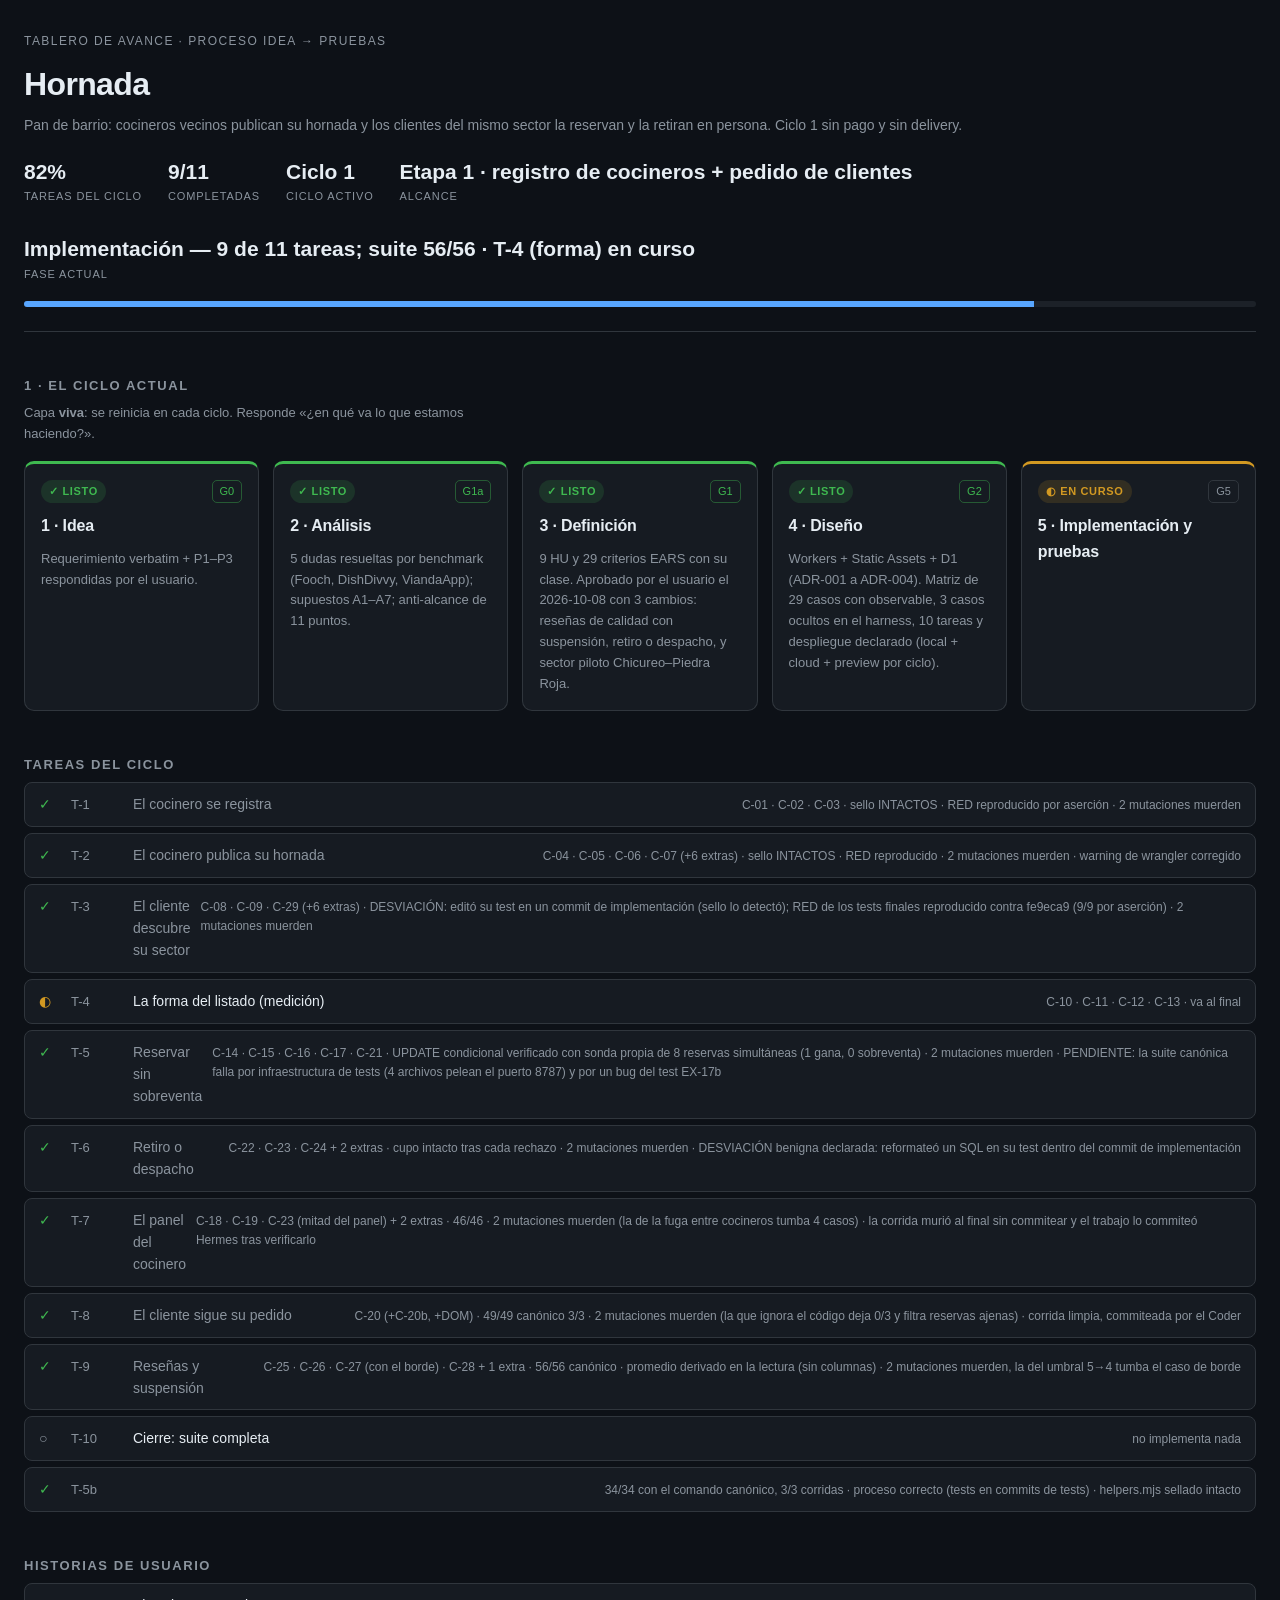
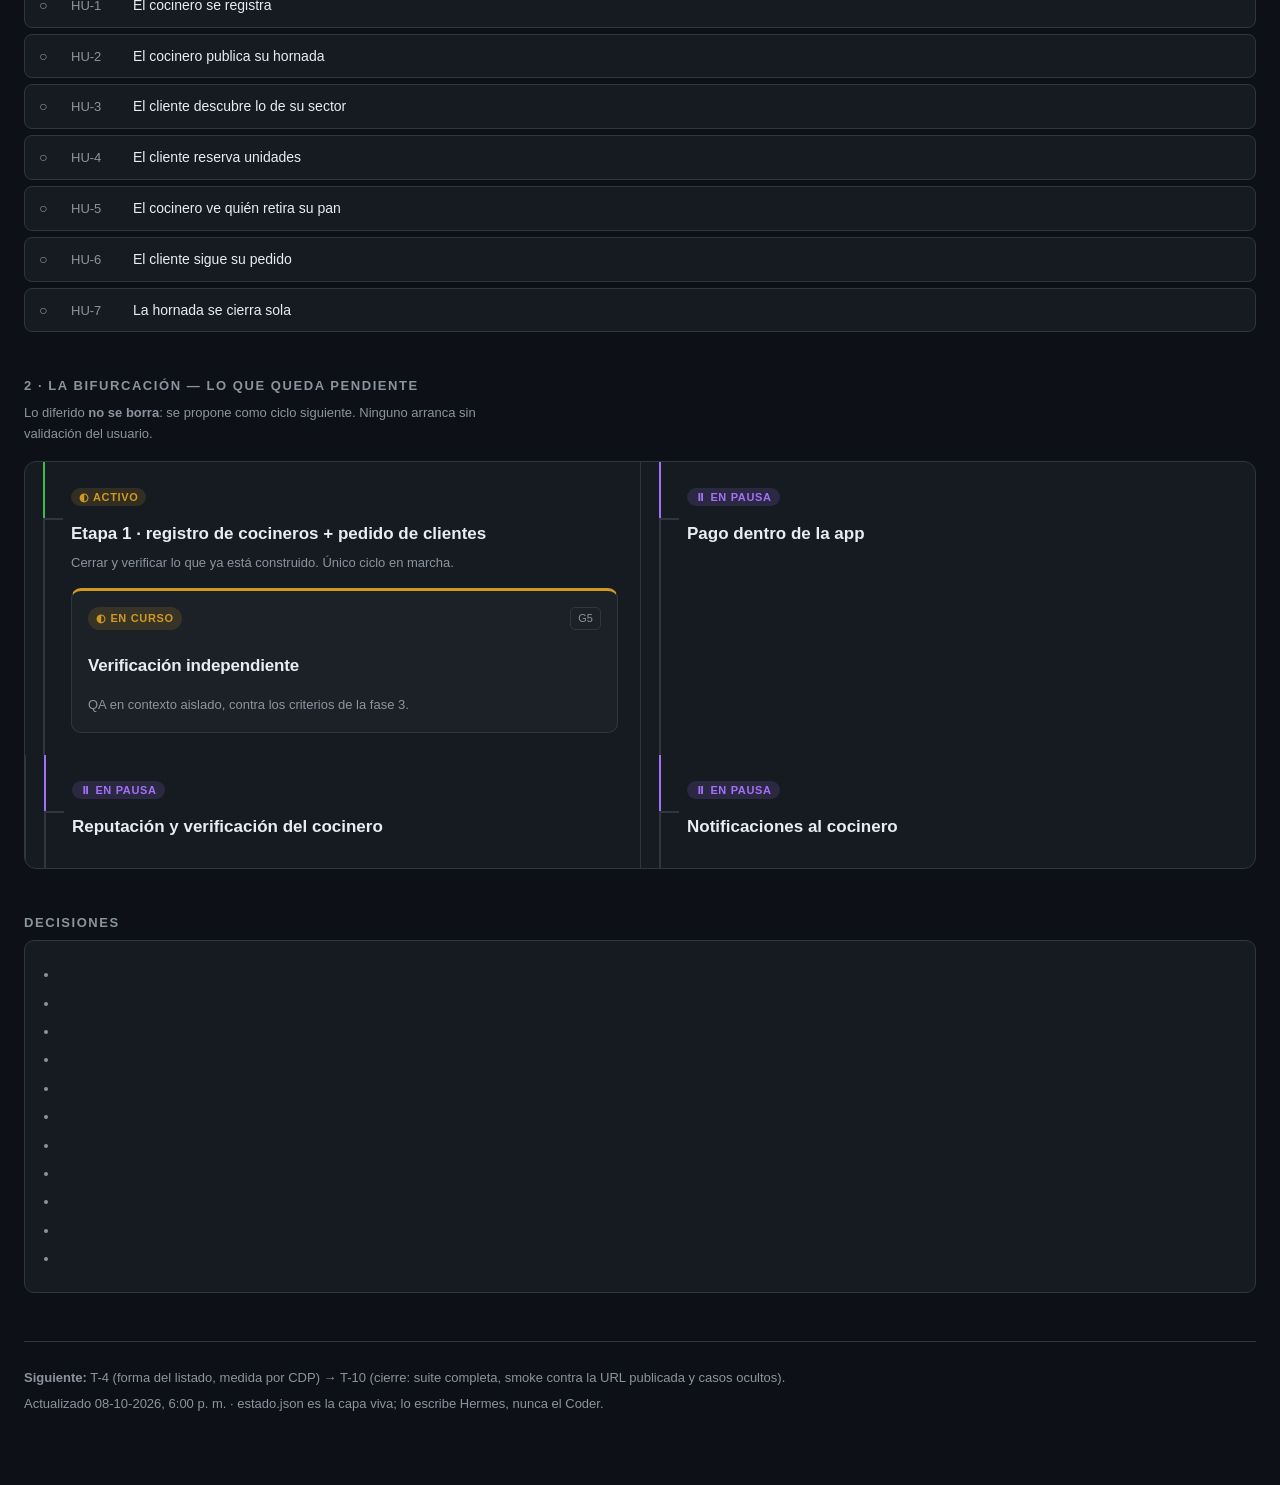
==== commit af9bcd3f: "T-9 verificada: reseñas y suspensión (56/56 canónico) · promedio derivado en la lectura, sin columna" ====
--- a/progreso.html
+++ b/progreso.html
@@ -23,7 +23,7 @@
   .kpi b{font-size:21px; font-weight:600}
   .kpi span{color:var(--muted); font-size:11px; text-transform:uppercase; letter-spacing:.08em}
   .barra{height:6px; background:var(--surface2); border-radius:99px; overflow:hidden; margin-top:18px}
-  .barra i{display:block; height:100%; background:var(--accent); width:73%}
+  .barra i{display:block; height:100%; background:var(--accent); width:82%}
   h2{font-size:13px; letter-spacing:.12em; text-transform:uppercase; color:var(--muted);
      margin:44px 0 6px; font-weight:600}
   .h2sub{color:var(--muted); font-size:13px; margin:0 0 16px; max-width:70ch}
@@ -105,11 +105,11 @@
     <h1>Hornada</h1>
     <p class="sub">Pan de barrio: cocineros vecinos publican su hornada y los clientes del mismo sector la reservan y la retiran en persona. Ciclo 1 sin pago y sin delivery.</p>
     <div class="meta">
-      <div class="kpi"><b>73%</b><span>Tareas del ciclo</span></div>
-      <div class="kpi"><b>8/11</b><span>Completadas</span></div>
+      <div class="kpi"><b>82%</b><span>Tareas del ciclo</span></div>
+      <div class="kpi"><b>9/11</b><span>Completadas</span></div>
       <div class="kpi"><b>Ciclo 1</b><span>Ciclo activo</span></div>
       <div class="kpi"><b>Etapa 1 · registro de cocineros + pedido de clientes</b><span>Alcance</span></div>
-      <div class="kpi"><b>Implementación — 8 de 11 tareas; suite 49/49 tres veces · T-9 en curso</b><span>Fase actual</span></div>
+      <div class="kpi"><b>Implementación — 9 de 11 tareas; suite 56/56 · T-4 (forma) en curso</b><span>Fase actual</span></div>
     </div>
     <div class="barra"><i></i></div>
   </header>
@@ -163,8 +163,8 @@
       <span class="tk-id">T-3</span>
       <span class="tk-titulo">El cliente descubre su sector</span>
       <span class="tk-nota">C-08 · C-09 · C-29 (+6 extras) · DESVIACIÓN: editó su test en un commit de implementación (sello lo detectó); RED de los tests finales reproducido contra fe9eca9 (9/9 por aserción) · 2 mutaciones muerden</span>
-    </li><li class="wait">
-      <span class="tk-estado">○</span>
+    </li><li class="run">
+      <span class="tk-estado">◐</span>
       <span class="tk-id">T-4</span>
       <span class="tk-titulo">La forma del listado (medición)</span>
       <span class="tk-nota">C-10 · C-11 · C-12 · C-13 · va al final</span>
@@ -188,11 +188,11 @@
       <span class="tk-id">T-8</span>
       <span class="tk-titulo">El cliente sigue su pedido</span>
       <span class="tk-nota">C-20 (+C-20b, +DOM) · 49/49 canónico 3/3 · 2 mutaciones muerden (la que ignora el código deja 0/3 y filtra reservas ajenas) · corrida limpia, commiteada por el Coder</span>
-    </li><li class="run">
-      <span class="tk-estado">◐</span>
+    </li><li class="ok">
+      <span class="tk-estado">✓</span>
       <span class="tk-id">T-9</span>
       <span class="tk-titulo">Reseñas y suspensión</span>
-      <span class="tk-nota">C-25 · C-26 · C-27 · C-28</span>
+      <span class="tk-nota">C-25 · C-26 · C-27 (con el borde) · C-28 + 1 extra · 56/56 canónico · promedio derivado en la lectura (sin columnas) · 2 mutaciones muerden, la del umbral 5→4 tumba el caso de borde</span>
     </li><li class="wait">
       <span class="tk-estado">○</span>
       <span class="tk-id">T-10</span>
@@ -279,8 +279,8 @@
   
 
   <footer>
-    <p><strong>Siguiente:</strong> T-9 (reseñas y suspensión) → T-4 (forma, C-10…C-13) → T-10 (cierre y smoke contra la URL publicada).</p>
-    <p>Actualizado 08-10-2026, 5:00 p. m. · estado.json es la capa viva; lo escribe Hermes, nunca el Coder.</p>
+    <p><strong>Siguiente:</strong> T-4 (forma del listado, medida por CDP) → T-10 (cierre: suite completa, smoke contra la URL publicada y casos ocultos).</p>
+    <p>Actualizado 08-10-2026, 6:00 p. m. · estado.json es la capa viva; lo escribe Hermes, nunca el Coder.</p>
   </footer>
 
 </div>
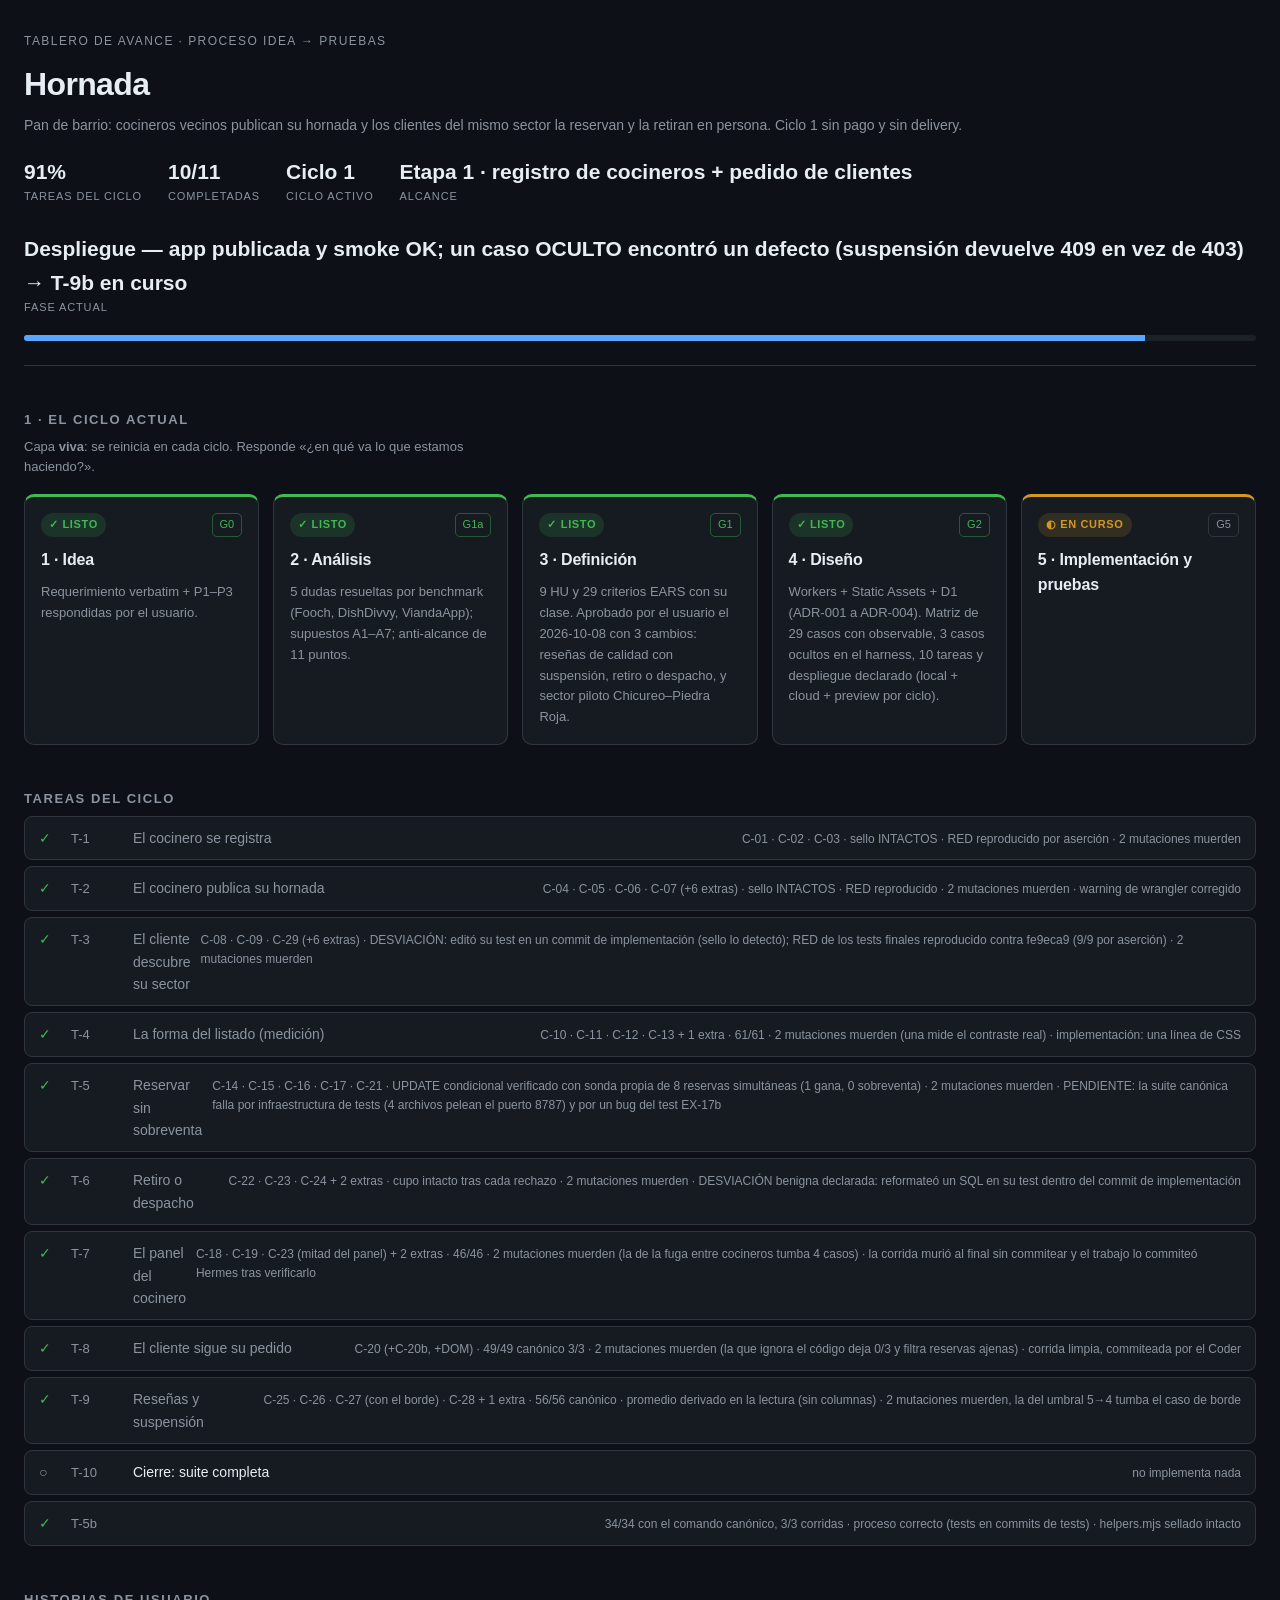
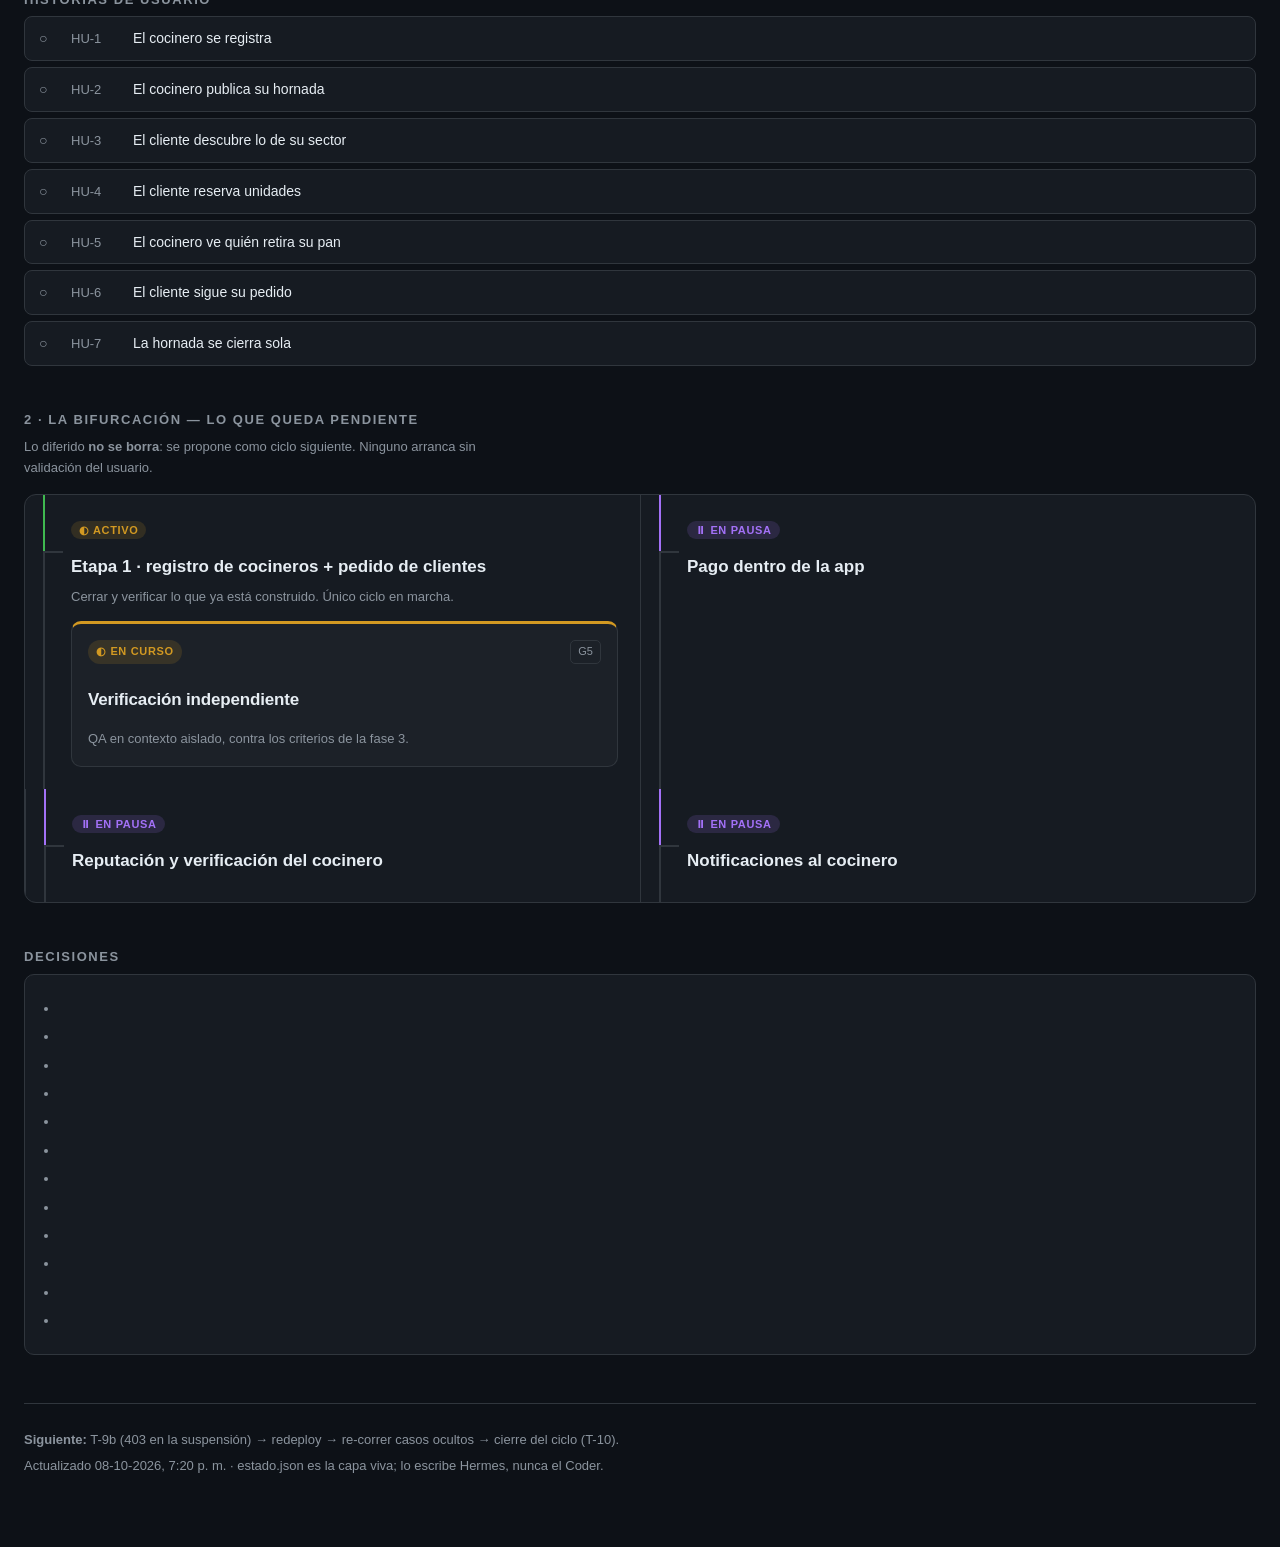
==== commit f8cd8b6b: "T-4 verificada (61/61, las dos mutaciones muerden) + despliegue a Cloudflare: D1 remota creada, migr" ====
--- a/progreso.html
+++ b/progreso.html
@@ -23,7 +23,7 @@
   .kpi b{font-size:21px; font-weight:600}
   .kpi span{color:var(--muted); font-size:11px; text-transform:uppercase; letter-spacing:.08em}
   .barra{height:6px; background:var(--surface2); border-radius:99px; overflow:hidden; margin-top:18px}
-  .barra i{display:block; height:100%; background:var(--accent); width:82%}
+  .barra i{display:block; height:100%; background:var(--accent); width:91%}
   h2{font-size:13px; letter-spacing:.12em; text-transform:uppercase; color:var(--muted);
      margin:44px 0 6px; font-weight:600}
   .h2sub{color:var(--muted); font-size:13px; margin:0 0 16px; max-width:70ch}
@@ -105,11 +105,11 @@
     <h1>Hornada</h1>
     <p class="sub">Pan de barrio: cocineros vecinos publican su hornada y los clientes del mismo sector la reservan y la retiran en persona. Ciclo 1 sin pago y sin delivery.</p>
     <div class="meta">
-      <div class="kpi"><b>82%</b><span>Tareas del ciclo</span></div>
-      <div class="kpi"><b>9/11</b><span>Completadas</span></div>
+      <div class="kpi"><b>91%</b><span>Tareas del ciclo</span></div>
+      <div class="kpi"><b>10/11</b><span>Completadas</span></div>
       <div class="kpi"><b>Ciclo 1</b><span>Ciclo activo</span></div>
       <div class="kpi"><b>Etapa 1 · registro de cocineros + pedido de clientes</b><span>Alcance</span></div>
-      <div class="kpi"><b>Implementación — 9 de 11 tareas; suite 56/56 · T-4 (forma) en curso</b><span>Fase actual</span></div>
+      <div class="kpi"><b>Despliegue — app publicada y smoke OK; un caso OCULTO encontró un defecto (suspensión devuelve 409 en vez de 403) → T-9b en curso</b><span>Fase actual</span></div>
     </div>
     <div class="barra"><i></i></div>
   </header>
@@ -163,11 +163,11 @@
       <span class="tk-id">T-3</span>
       <span class="tk-titulo">El cliente descubre su sector</span>
       <span class="tk-nota">C-08 · C-09 · C-29 (+6 extras) · DESVIACIÓN: editó su test en un commit de implementación (sello lo detectó); RED de los tests finales reproducido contra fe9eca9 (9/9 por aserción) · 2 mutaciones muerden</span>
-    </li><li class="run">
-      <span class="tk-estado">◐</span>
+    </li><li class="ok">
+      <span class="tk-estado">✓</span>
       <span class="tk-id">T-4</span>
       <span class="tk-titulo">La forma del listado (medición)</span>
-      <span class="tk-nota">C-10 · C-11 · C-12 · C-13 · va al final</span>
+      <span class="tk-nota">C-10 · C-11 · C-12 · C-13 + 1 extra · 61/61 · 2 mutaciones muerden (una mide el contraste real) · implementación: una línea de CSS</span>
     </li><li class="ok">
       <span class="tk-estado">✓</span>
       <span class="tk-id">T-5</span>
@@ -274,13 +274,13 @@
       </div>
   </div>
 
-  <h2>Decisiones</h2><div class="caja"><ul><li><strong></strong></li><li><strong></strong></li><li><strong></strong></li><li><strong></strong></li><li><strong></strong></li><li><strong></strong></li><li><strong></strong></li><li><strong></strong></li><li><strong></strong></li><li><strong></strong></li><li><strong></strong></li></ul></div>
+  <h2>Decisiones</h2><div class="caja"><ul><li><strong></strong></li><li><strong></strong></li><li><strong></strong></li><li><strong></strong></li><li><strong></strong></li><li><strong></strong></li><li><strong></strong></li><li><strong></strong></li><li><strong></strong></li><li><strong></strong></li><li><strong></strong></li><li><strong></strong></li></ul></div>
 
   
 
   <footer>
-    <p><strong>Siguiente:</strong> T-4 (forma del listado, medida por CDP) → T-10 (cierre: suite completa, smoke contra la URL publicada y casos ocultos).</p>
-    <p>Actualizado 08-10-2026, 6:00 p. m. · estado.json es la capa viva; lo escribe Hermes, nunca el Coder.</p>
+    <p><strong>Siguiente:</strong> T-9b (403 en la suspensión) → redeploy → re-correr casos ocultos → cierre del ciclo (T-10).</p>
+    <p>Actualizado 08-10-2026, 7:20 p. m. · estado.json es la capa viva; lo escribe Hermes, nunca el Coder.</p>
   </footer>
 
 </div>
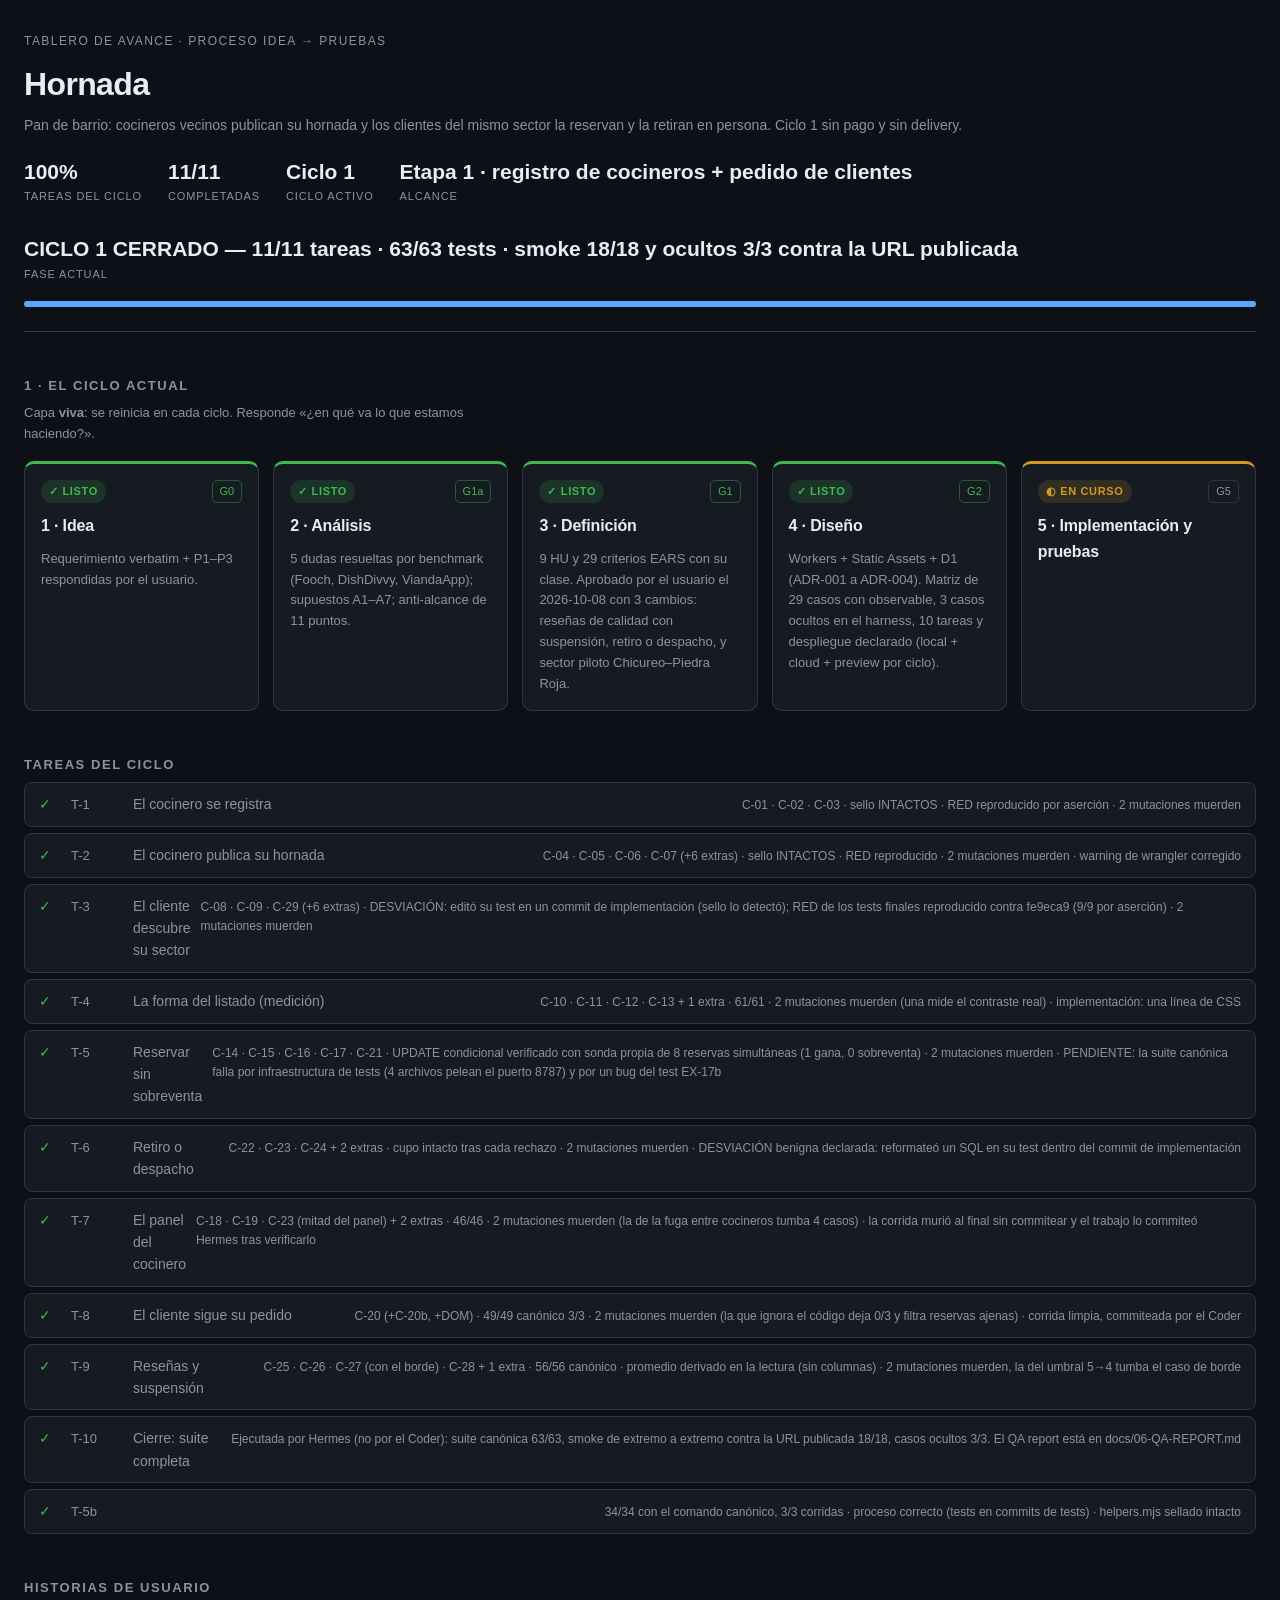
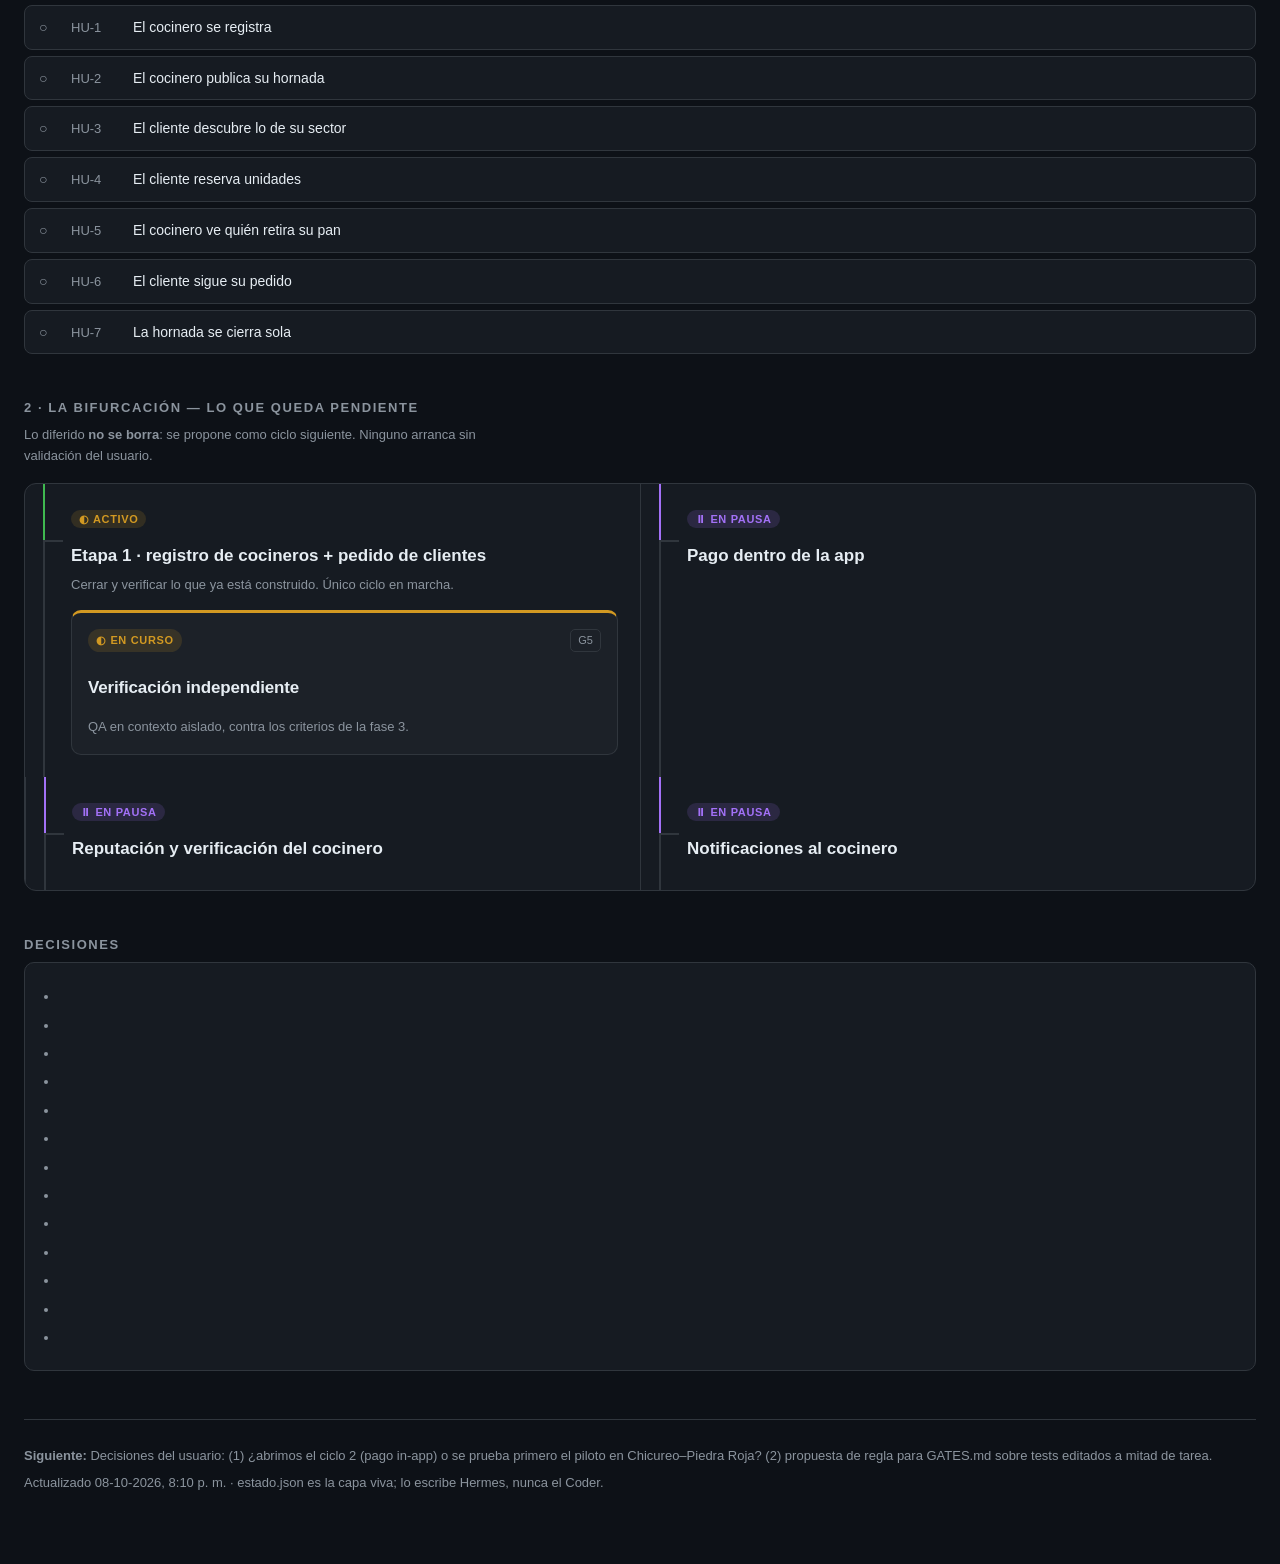
==== commit 32d7a96f: "CICLO 1 CERRADO — T-9b verificada (403 en la suspensión, hallazgo de un caso oculto) · redeploy · 63" ====
--- a/progreso.html
+++ b/progreso.html
@@ -23,7 +23,7 @@
   .kpi b{font-size:21px; font-weight:600}
   .kpi span{color:var(--muted); font-size:11px; text-transform:uppercase; letter-spacing:.08em}
   .barra{height:6px; background:var(--surface2); border-radius:99px; overflow:hidden; margin-top:18px}
-  .barra i{display:block; height:100%; background:var(--accent); width:91%}
+  .barra i{display:block; height:100%; background:var(--accent); width:100%}
   h2{font-size:13px; letter-spacing:.12em; text-transform:uppercase; color:var(--muted);
      margin:44px 0 6px; font-weight:600}
   .h2sub{color:var(--muted); font-size:13px; margin:0 0 16px; max-width:70ch}
@@ -105,11 +105,11 @@
     <h1>Hornada</h1>
     <p class="sub">Pan de barrio: cocineros vecinos publican su hornada y los clientes del mismo sector la reservan y la retiran en persona. Ciclo 1 sin pago y sin delivery.</p>
     <div class="meta">
-      <div class="kpi"><b>91%</b><span>Tareas del ciclo</span></div>
-      <div class="kpi"><b>10/11</b><span>Completadas</span></div>
+      <div class="kpi"><b>100%</b><span>Tareas del ciclo</span></div>
+      <div class="kpi"><b>11/11</b><span>Completadas</span></div>
       <div class="kpi"><b>Ciclo 1</b><span>Ciclo activo</span></div>
       <div class="kpi"><b>Etapa 1 · registro de cocineros + pedido de clientes</b><span>Alcance</span></div>
-      <div class="kpi"><b>Despliegue — app publicada y smoke OK; un caso OCULTO encontró un defecto (suspensión devuelve 409 en vez de 403) → T-9b en curso</b><span>Fase actual</span></div>
+      <div class="kpi"><b>CICLO 1 CERRADO — 11/11 tareas · 63/63 tests · smoke 18/18 y ocultos 3/3 contra la URL publicada</b><span>Fase actual</span></div>
     </div>
     <div class="barra"><i></i></div>
   </header>
@@ -193,11 +193,11 @@
       <span class="tk-id">T-9</span>
       <span class="tk-titulo">Reseñas y suspensión</span>
       <span class="tk-nota">C-25 · C-26 · C-27 (con el borde) · C-28 + 1 extra · 56/56 canónico · promedio derivado en la lectura (sin columnas) · 2 mutaciones muerden, la del umbral 5→4 tumba el caso de borde</span>
-    </li><li class="wait">
-      <span class="tk-estado">○</span>
+    </li><li class="ok">
+      <span class="tk-estado">✓</span>
       <span class="tk-id">T-10</span>
       <span class="tk-titulo">Cierre: suite completa</span>
-      <span class="tk-nota">no implementa nada</span>
+      <span class="tk-nota">Ejecutada por Hermes (no por el Coder): suite canónica 63/63, smoke de extremo a extremo contra la URL publicada 18/18, casos ocultos 3/3. El QA report está en docs/06-QA-REPORT.md</span>
     </li><li class="ok">
       <span class="tk-estado">✓</span>
       <span class="tk-id">T-5b</span>
@@ -274,13 +274,13 @@
       </div>
   </div>
 
-  <h2>Decisiones</h2><div class="caja"><ul><li><strong></strong></li><li><strong></strong></li><li><strong></strong></li><li><strong></strong></li><li><strong></strong></li><li><strong></strong></li><li><strong></strong></li><li><strong></strong></li><li><strong></strong></li><li><strong></strong></li><li><strong></strong></li><li><strong></strong></li></ul></div>
+  <h2>Decisiones</h2><div class="caja"><ul><li><strong></strong></li><li><strong></strong></li><li><strong></strong></li><li><strong></strong></li><li><strong></strong></li><li><strong></strong></li><li><strong></strong></li><li><strong></strong></li><li><strong></strong></li><li><strong></strong></li><li><strong></strong></li><li><strong></strong></li><li><strong></strong></li></ul></div>
 
   
 
   <footer>
-    <p><strong>Siguiente:</strong> T-9b (403 en la suspensión) → redeploy → re-correr casos ocultos → cierre del ciclo (T-10).</p>
-    <p>Actualizado 08-10-2026, 7:20 p. m. · estado.json es la capa viva; lo escribe Hermes, nunca el Coder.</p>
+    <p><strong>Siguiente:</strong> Decisiones del usuario: (1) ¿abrimos el ciclo 2 (pago in-app) o se prueba primero el piloto en Chicureo–Piedra Roja? (2) propuesta de regla para GATES.md sobre tests editados a mitad de tarea.</p>
+    <p>Actualizado 08-10-2026, 8:10 p. m. · estado.json es la capa viva; lo escribe Hermes, nunca el Coder.</p>
   </footer>
 
 </div>
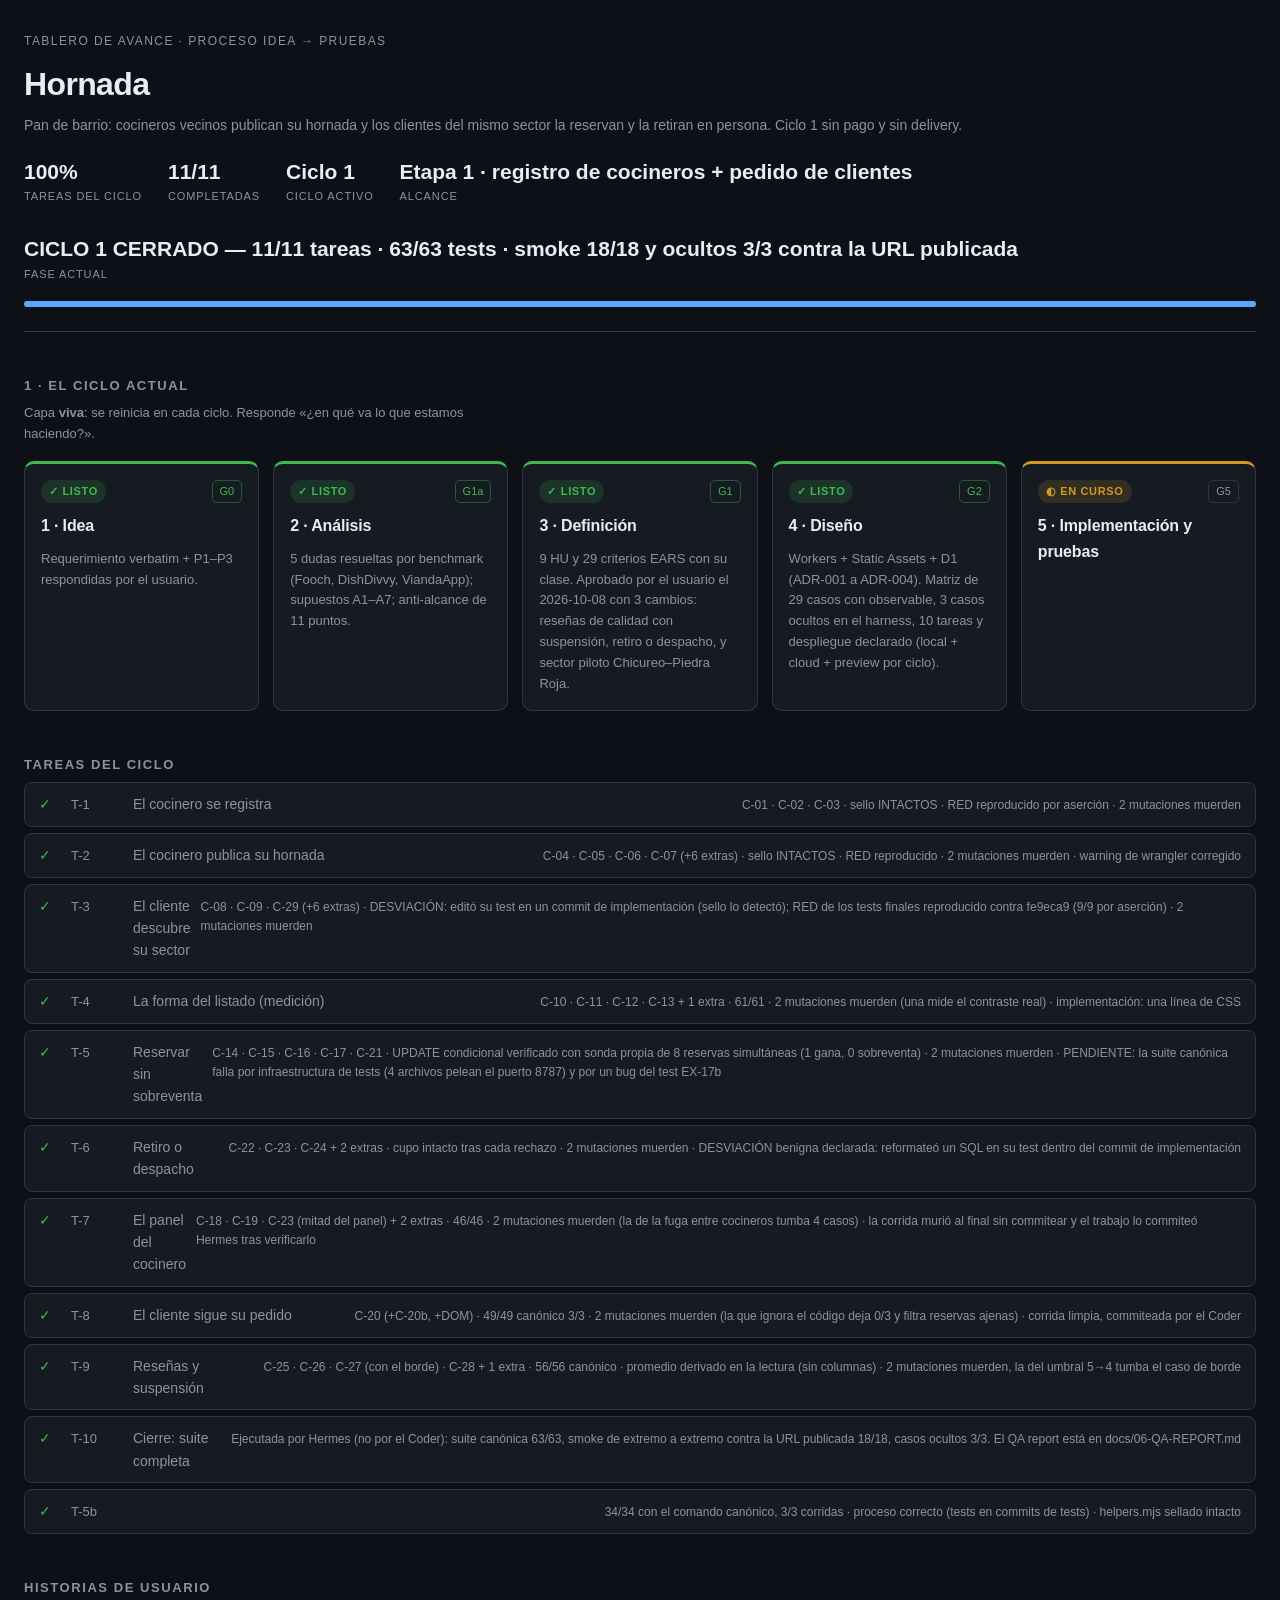
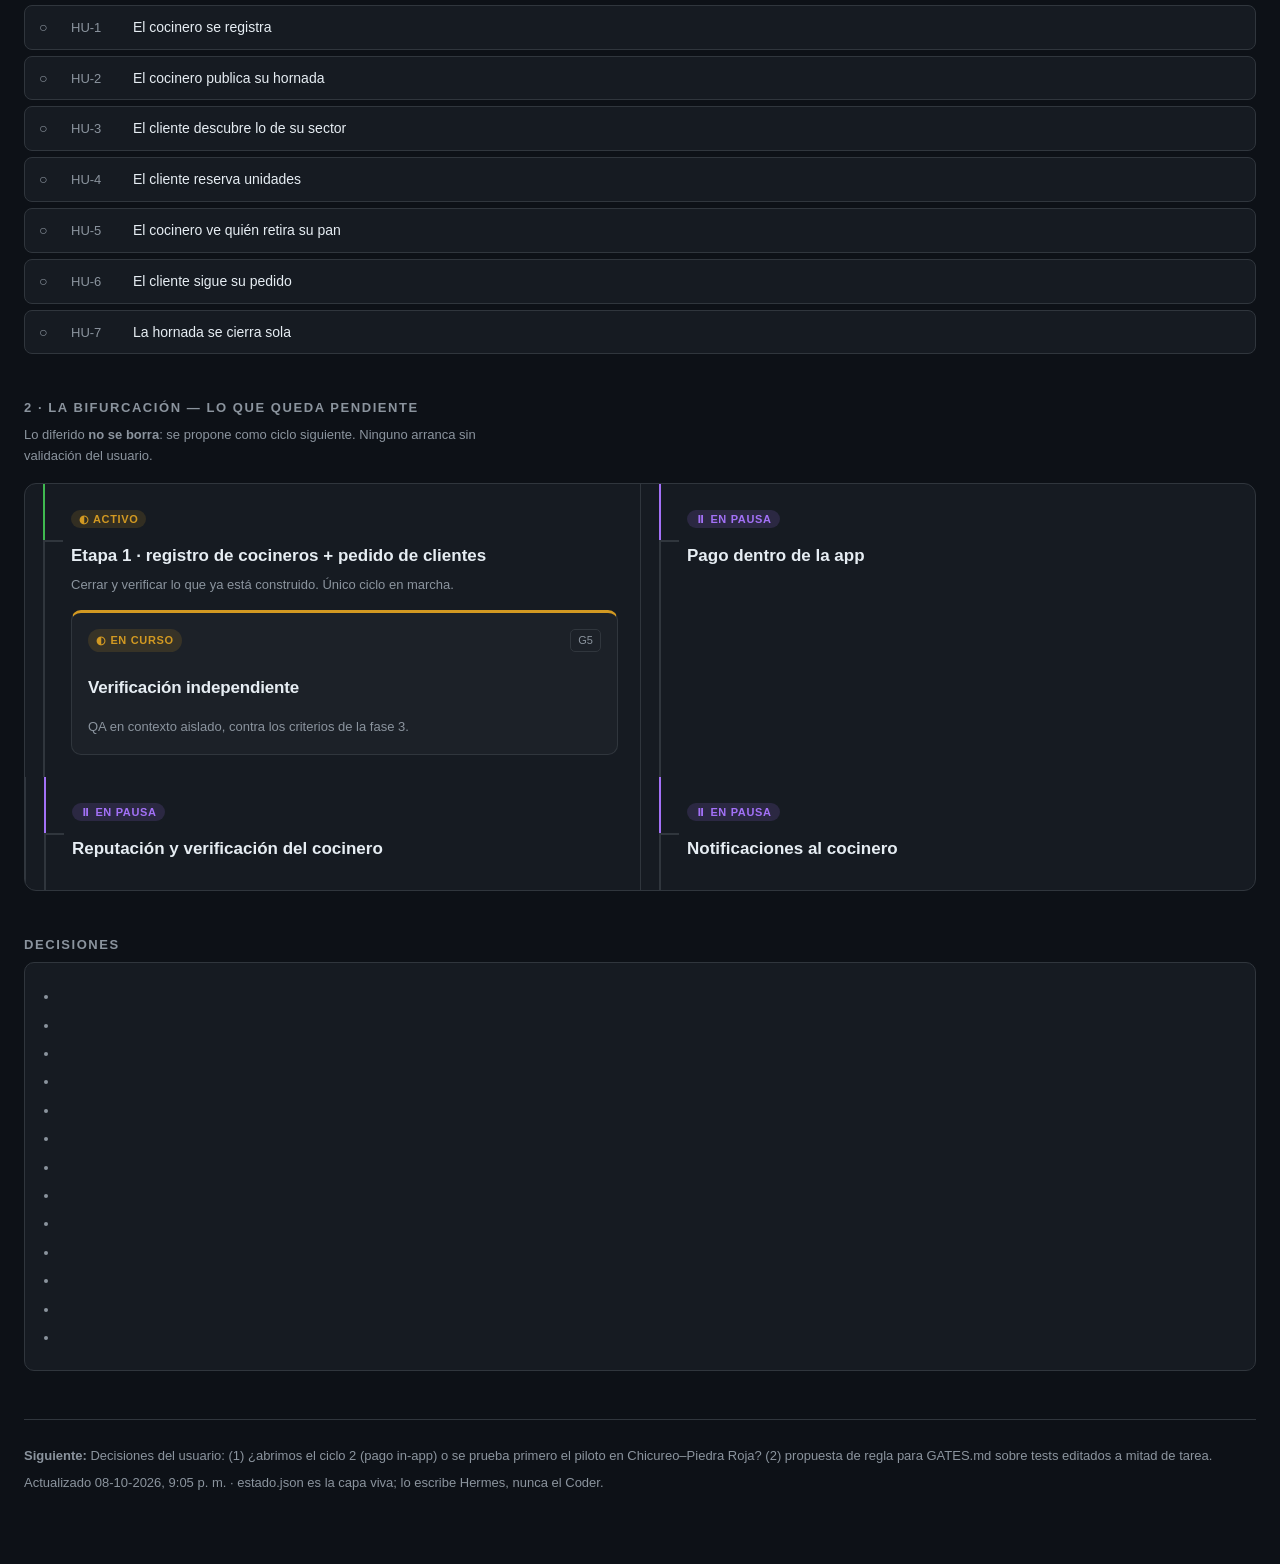
==== commit 24e129cf: "estado: costo real del ciclo 1 registrado (USD 1,99 · 13 sesiones · 3,0M entrada / 254,8K salida) — " ====
--- a/progreso.html
+++ b/progreso.html
@@ -280,7 +280,7 @@
 
   <footer>
     <p><strong>Siguiente:</strong> Decisiones del usuario: (1) ¿abrimos el ciclo 2 (pago in-app) o se prueba primero el piloto en Chicureo–Piedra Roja? (2) propuesta de regla para GATES.md sobre tests editados a mitad de tarea.</p>
-    <p>Actualizado 08-10-2026, 8:10 p. m. · estado.json es la capa viva; lo escribe Hermes, nunca el Coder.</p>
+    <p>Actualizado 08-10-2026, 9:05 p. m. · estado.json es la capa viva; lo escribe Hermes, nunca el Coder.</p>
   </footer>
 
 </div>
